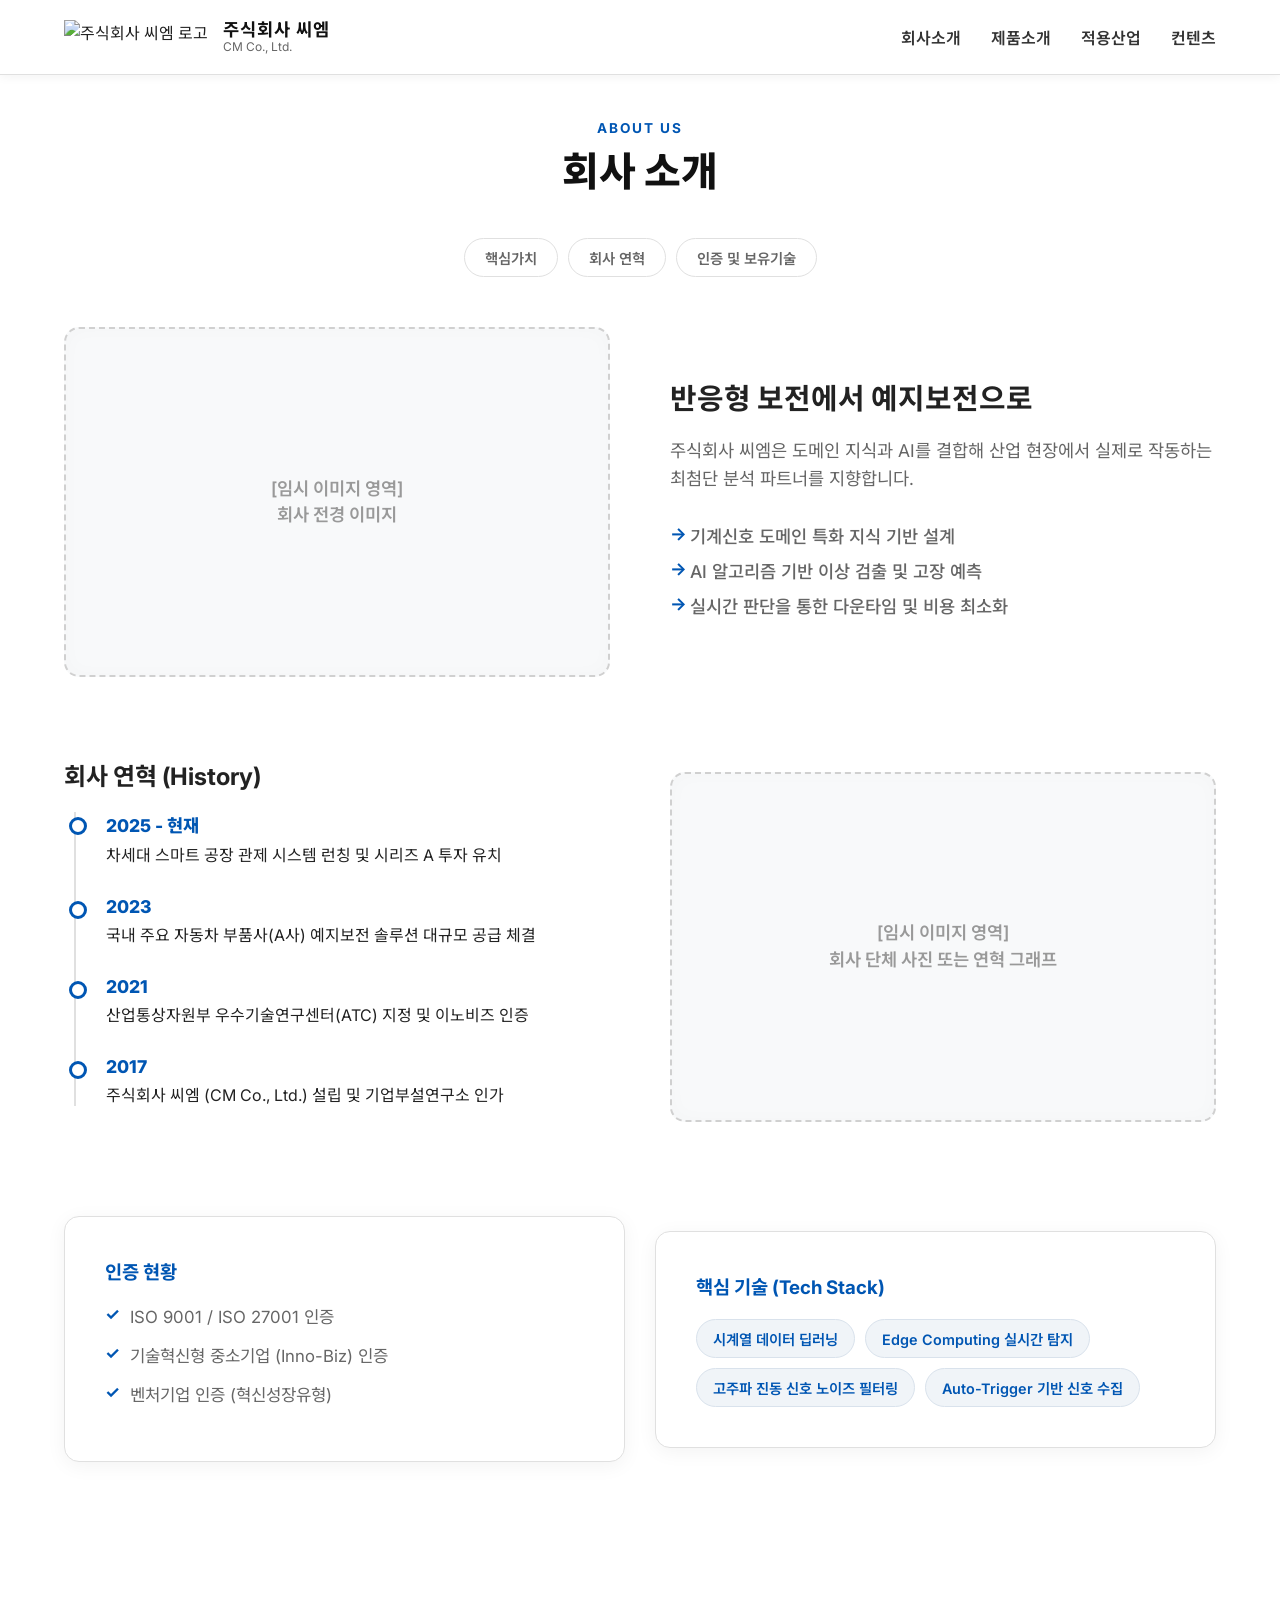
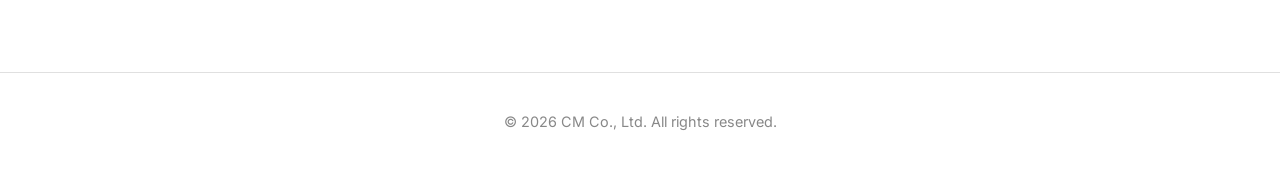
==== about.html @ 906c2512 "Add files via upload" ====
<!DOCTYPE html>
<html lang="ko">
<head>
  <meta charset="UTF-8" />
  <meta name="viewport" content="width=device-width, initial-scale=1.0" />
  <title>회사소개 | 주식회사 씨엠</title>
  <link rel="stylesheet" href="style.css">
</head>
<body>

  <header class="site-header">
    <div class="container nav-wrap">
      <a href="index.html" class="brand">
        <img src="https://i.imgur.com/XkPSCm5.png" alt="주식회사 씨엠 로고" class="brand-logo-img">
        <span class="brand-copy"><strong>주식회사 씨엠</strong><em>CM Co., Ltd.</em></span>
      </a>
      <nav class="site-nav">
        <div class="nav-item"><a href="about.html" class="active">회사소개</a></div>
        <div class="nav-item"><a href="product.html">제품소개</a></div>
        <div class="nav-item"><a href="industry.html">적용산업</a></div>
        <div class="nav-item"><a href="contents.html">컨텐츠</a></div>
      </nav>
    </div>
  </header>

  <main class="page-content container">
    <div class="section-head center">
      <span class="section-tag">ABOUT US</span>
      <h2 class="main-title">회사 소개</h2>
    </div>

    <div class="sub-tabs">
      <a href="#core">핵심가치</a>
      <a href="#history">회사 연혁</a>
      <a href="#tech">인증 및 보유기술</a>
    </div>

    <div id="core" class="split-grid">
      <div class="img-placeholder"><p>[임시 이미지 영역]<br>회사 전경 이미지</p></div>
      <div>
        <h3 style="font-size: 1.8rem; margin-bottom: 20px;">반응형 보전에서 예지보전으로</h3>
        <p style="font-size: 1.1rem; color: #666; margin-bottom: 30px; line-height: 1.6;">주식회사 씨엠은 도메인 지식과 AI를 결합해 산업 현장에서 실제로 작동하는 최첨단 분석 파트너를 지향합니다.</p>
        <ul class="clean-list">
          <li>기계신호 도메인 특화 지식 기반 설계</li>
          <li>AI 알고리즘 기반 이상 검출 및 고장 예측</li>
          <li>실시간 판단을 통한 다운타임 및 비용 최소화</li>
        </ul>
      </div>
    </div>

    <div id="history" class="split-grid">
      <div>
        <h3 style="font-size: 1.5rem; margin-bottom: 20px;">회사 연혁 (History)</h3>
        <div class="timeline">
          <div class="timeline-item"><div class="timeline-year">2025 - 현재</div><div class="timeline-desc">차세대 스마트 공장 관제 시스템 런칭 및 시리즈 A 투자 유치</div></div>
          <div class="timeline-item"><div class="timeline-year">2023</div><div class="timeline-desc">국내 주요 자동차 부품사(A사) 예지보전 솔루션 대규모 공급 체결</div></div>
          <div class="timeline-item"><div class="timeline-year">2021</div><div class="timeline-desc">산업통상자원부 우수기술연구센터(ATC) 지정 및 이노비즈 인증</div></div>
          <div class="timeline-item"><div class="timeline-year">2017</div><div class="timeline-desc">주식회사 씨엠 (CM Co., Ltd.) 설립 및 기업부설연구소 인가</div></div>
        </div>
      </div>
      <div class="img-placeholder"><p>[임시 이미지 영역]<br>회사 단체 사진 또는 연혁 그래프</p></div>
    </div>

    <div id="tech" class="split-grid" style="gap: 30px;">
      <div class="white-card">
        <h3 style="margin-bottom: 20px; color: var(--accent);">인증 현황</h3>
        <ul class="cert-list">
          <li>ISO 9001 / ISO 27001 인증</li>
          <li>기술혁신형 중소기업 (Inno-Biz) 인증</li>
          <li>벤처기업 인증 (혁신성장유형)</li>
        </ul>
      </div>
      <div class="white-card">
        <h3 style="margin-bottom: 20px; color: var(--accent);">핵심 기술 (Tech Stack)</h3>
        <div class="tech-tags">
          <span class="tech-tag">시계열 데이터 딥러닝</span>
          <span class="tech-tag">Edge Computing 실시간 탐지</span>
          <span class="tech-tag">고주파 진동 신호 노이즈 필터링</span>
          <span class="tech-tag">Auto-Trigger 기반 신호 수집</span>
        </div>
      </div>
    </div>
  </main>

  <footer class="site-footer"><p>&copy; 2026 CM Co., Ltd. All rights reserved.</p></footer>

</body>
</html>
---- style.css ----
/* style.css */
@import url('https://fonts.googleapis.com/css2?family=Inter:wght@400;500;600;700;800&family=Noto+Sans+KR:wght@400;500;700;800&display=swap');

:root {
  --bg-color: #ffffff; 
  --text-main: #222222; 
  --text-muted: #666666; 
  --accent: #0056b3; 
  --card-bg: #ffffff;
  --card-border: #e0e0e0;
  --shadow-light: 0 4px 20px rgba(0, 0, 0, 0.05);
  --shadow-hover: 0 10px 30px rgba(0, 0, 0, 0.1);
  --font-family: 'Inter', 'Noto Sans KR', sans-serif;
}

* { margin: 0; padding: 0; box-sizing: border-box; }
html, body { width: 100%; overflow-x: hidden; background-color: var(--bg-color); color: var(--text-main); font-family: var(--font-family); scroll-behavior: smooth; }
a { text-decoration: none; color: inherit; cursor: pointer; }
ul { list-style: none; }

.container { max-width: 1300px; margin: 0 auto; padding: 0 5%; width: 100%; }
.section-tag { font-size: 0.85rem; font-weight: 700; color: var(--accent); letter-spacing: 2px; margin-bottom: 10px; display: block; }
.mini-tag { display: inline-block; font-size: 0.75rem; padding: 4px 10px; border: 1px solid var(--accent); color: var(--accent); border-radius: 20px; margin-bottom: 15px; font-weight: 600; }

/* 헤더 & 네비게이션 */
.site-header { position: fixed; top: 0; width: 100%; z-index: 1000; background: rgba(255, 255, 255, 0.95); backdrop-filter: blur(10px); border-bottom: 1px solid var(--card-border); padding: 15px 0; box-shadow: 0 2px 10px rgba(0,0,0,0.05); }
.nav-wrap { display: flex; justify-content: space-between; align-items: center; }
.brand { display: flex; align-items: center; gap: 15px; }
.brand-logo-img { height: 35px; width: auto; display: block; } 
.brand-copy { display: flex; flex-direction: column; line-height: 1.2; }
.brand-copy strong { font-size: 1.1rem; font-weight: 700; letter-spacing: 1px; color: #111; }
.brand-copy em { font-size: 0.75rem; font-style: normal; color: var(--text-muted); }

.site-nav { display: flex; gap: 30px; align-items: center; }
.nav-item { position: relative; padding: 10px 0; }
.nav-item > a { font-size: 1rem; font-weight: 600; transition: color 0.3s; color: #333; }
.nav-item:hover > a { color: var(--accent); }
.dropdown { position: absolute; top: 100%; left: 50%; transform: translateX(-50%); background: #ffffff; border: 1px solid var(--card-border); border-radius: 10px; min-width: 180px; padding: 10px 0; opacity: 0; visibility: hidden; transition: all 0.3s ease; box-shadow: var(--shadow-hover); display: flex; flex-direction: column; }
.nav-item:hover .dropdown { opacity: 1; visibility: visible; transform: translate(-50%, 10px); }
.dropdown a { padding: 10px 20px; font-size: 0.9rem; color: #555; display: block; transition: all 0.2s; white-space: nowrap; font-weight: 500; }
.dropdown a:hover { color: var(--accent); background: #f0f4f8; }

/* 본문 레이아웃 */
.page-content { padding-top: 120px; padding-bottom: 80px; min-height: 80vh; }
h2.main-title { font-size: 2.5rem; font-weight: 800; margin-bottom: 20px; line-height: 1.3; color: #111; }
.section-head.center { text-align: center; margin-bottom: 40px; }
.white-card { background: var(--card-bg); border: 1px solid var(--card-border); padding: 40px; border-radius: 15px; box-shadow: var(--shadow-light); transition: transform 0.3s, box-shadow 0.3s; }
.white-card:hover { transform: translateY(-5px); box-shadow: var(--shadow-hover); }

/* 서브 탭 & 그리드 */
.sub-tabs { display: flex; justify-content: center; flex-wrap: wrap; gap: 10px; margin-bottom: 50px; }
.sub-tabs a { padding: 8px 20px; border: 1px solid var(--card-border); background: #fff; border-radius: 30px; cursor: pointer; transition: 0.3s; color: var(--text-muted); font-weight: 600; font-size: 0.9rem; display: inline-block; }
.sub-tabs a:hover { border-color: var(--accent); color: var(--accent); }
.sub-tabs a.active { background: var(--accent); color: #fff; border-color: var(--accent); box-shadow: 0 4px 15px rgba(0, 86, 179, 0.3); }

.split-grid { display: grid; grid-template-columns: 1fr 1fr; gap: 60px; align-items: center; margin-bottom: 80px; scroll-margin-top: 120px; }
.img-placeholder { background: #f8f9fa; border: 2px dashed #d0d0d0; border-radius: 15px; display: flex; align-items: center; justify-content: center; min-height: 350px; text-align: center; overflow: hidden; box-shadow: inset 0 0 20px rgba(0,0,0,0.02); }
.img-placeholder p { color: #999; font-weight: 600; font-size: 1.1rem; line-height: 1.5; }
.img-placeholder img { width: 100%; height: auto; object-fit: cover; }

/* 리스트 & 타임라인 */
.clean-list li { margin-bottom: 10px; padding-left: 20px; position: relative; color: var(--text-muted); font-weight: 500; font-size: 1.1rem; }
.clean-list li::before { content: '→'; position: absolute; left: 0; color: var(--accent); font-weight: bold; }
.timeline { border-left: 2px solid #e0e0e0; padding-left: 30px; margin-left: 10px; }
.timeline-item { position: relative; margin-bottom: 30px; }
.timeline-item::before { content: ''; position: absolute; left: -37px; top: 5px; width: 12px; height: 12px; background: #fff; border: 3px solid var(--accent); border-radius: 50%; }
.timeline-year { font-weight: 800; color: var(--accent); font-size: 1.1rem; margin-bottom: 5px; }
.cert-list li { color: var(--text-muted); font-size: 1.05rem; margin-bottom: 15px; padding-left: 25px; position: relative; }
.cert-list li::before { content: '✓'; position: absolute; left: 0; color: var(--accent); font-weight: bold; }
.tech-tags { display: flex; flex-wrap: wrap; gap: 10px; }
.tech-tag { padding: 8px 16px; background: #f0f4f8; border: 1px solid #d9e2ec; border-radius: 30px; font-size: 0.9rem; color: var(--accent); font-weight: 600; }

.site-footer { padding: 40px 0; border-top: 1px solid var(--card-border); text-align: center; margin-top: 50px; background: #fff; width: 100%; }
.site-footer p { color: #888; font-size: 0.9rem; }

@media (max-width: 992px) { .split-grid { grid-template-columns: 1fr; gap: 40px; } }
@media (max-width: 768px) {
  .site-nav { display: none; flex-direction: column; position: absolute; top: 100%; left: 0; width: 100%; background: #ffffff; padding: 20px 0; border-bottom: 1px solid var(--card-border); }
  .nav-item { width: 100%; padding: 10px 5%; border-bottom: 1px solid #f0f0f0; }
  .dropdown { position: relative; top: 0; left: 0; transform: none; box-shadow: none; border: none; padding-left: 15px; visibility: visible; opacity: 1; display: none; }
  .nav-item:hover .dropdown { display: flex; transform: none; }
}
/* =========================================
   새로 추가된 제품소개 상단(도입부) 전용 스타일
========================================= */
/* 1. 도입부 (Hero Section) */
.product-hero { background: linear-gradient(135deg, #f8f9fa 0%, #eef1f5 100%); padding: 80px 5%; border-radius: 20px; text-align: center; margin-bottom: 60px; box-shadow: inset 0 0 30px rgba(0,0,0,0.02); }
.product-hero h2 { font-size: 2.8rem; font-weight: 800; color: var(--accent); margin-bottom: 20px; letter-spacing: -1px; }
.product-hero p { font-size: 1.15rem; color: #555; max-width: 800px; margin: 0 auto; line-height: 1.6; word-break: keep-all; }

/* 2. 본문 영역 : H/W와 S/W 2단 분리 */
.concept-grid { display: grid; grid-template-columns: 1fr 1fr; gap: 40px; margin-bottom: 80px; }
.concept-card { background: #fff; border: 1px solid var(--card-border); border-radius: 20px; padding: 50px 40px; text-align: center; box-shadow: var(--shadow-light); transition: 0.3s; }
.concept-card:hover { transform: translateY(-5px); box-shadow: var(--shadow-hover); border-color: var(--accent); }
.concept-icon { font-size: 3rem; margin-bottom: 20px; display: block; }
.concept-card h3 { font-size: 1.5rem; margin-bottom: 20px; color: #111; font-weight: 800; word-break: keep-all; }
.concept-card .clean-list { text-align: left; display: inline-block; margin-top: 10px; }
.concept-card .clean-list li { font-size: 1rem; color: #666; margin-bottom: 12px; }

/* 3. 하단 영역 : 프로세스 스텝 UI */
.step-wrapper { text-align: center; margin-bottom: 100px; padding-top: 60px; border-top: 1px solid #eee; }
.step-wrapper h3 { font-size: 1.8rem; margin-bottom: 40px; font-weight: 800; color: #111; }
.step-container { display: flex; justify-content: center; align-items: center; gap: 20px; flex-wrap: wrap; }
.step-box { background: #fff; border: 2px solid #eef0f2; border-radius: 15px; padding: 35px 20px 25px; flex: 1; min-width: 250px; box-shadow: var(--shadow-light); position: relative; transition: 0.3s; }
.step-box:hover { border-color: var(--accent); }
.step-box .step-num { position: absolute; top: -15px; left: 50%; transform: translateX(-50%); background: var(--accent); color: #fff; padding: 5px 20px; border-radius: 30px; font-size: 0.85rem; font-weight: bold; letter-spacing: 1px; }
.step-box h4 { font-size: 1.2rem; margin-bottom: 10px; color: #111; font-weight: 700; }
.step-box p { font-size: 0.95rem; color: #666; line-height: 1.5; word-break: keep-all; }
.step-arrow { font-size: 2rem; color: #ccc; }

/* 모바일 화면 대응 */
@media (max-width: 992px) {
  .concept-grid { grid-template-columns: 1fr; }
  .step-container { flex-direction: column; }
  .step-arrow { transform: rotate(90deg); margin: 10px 0; }
}
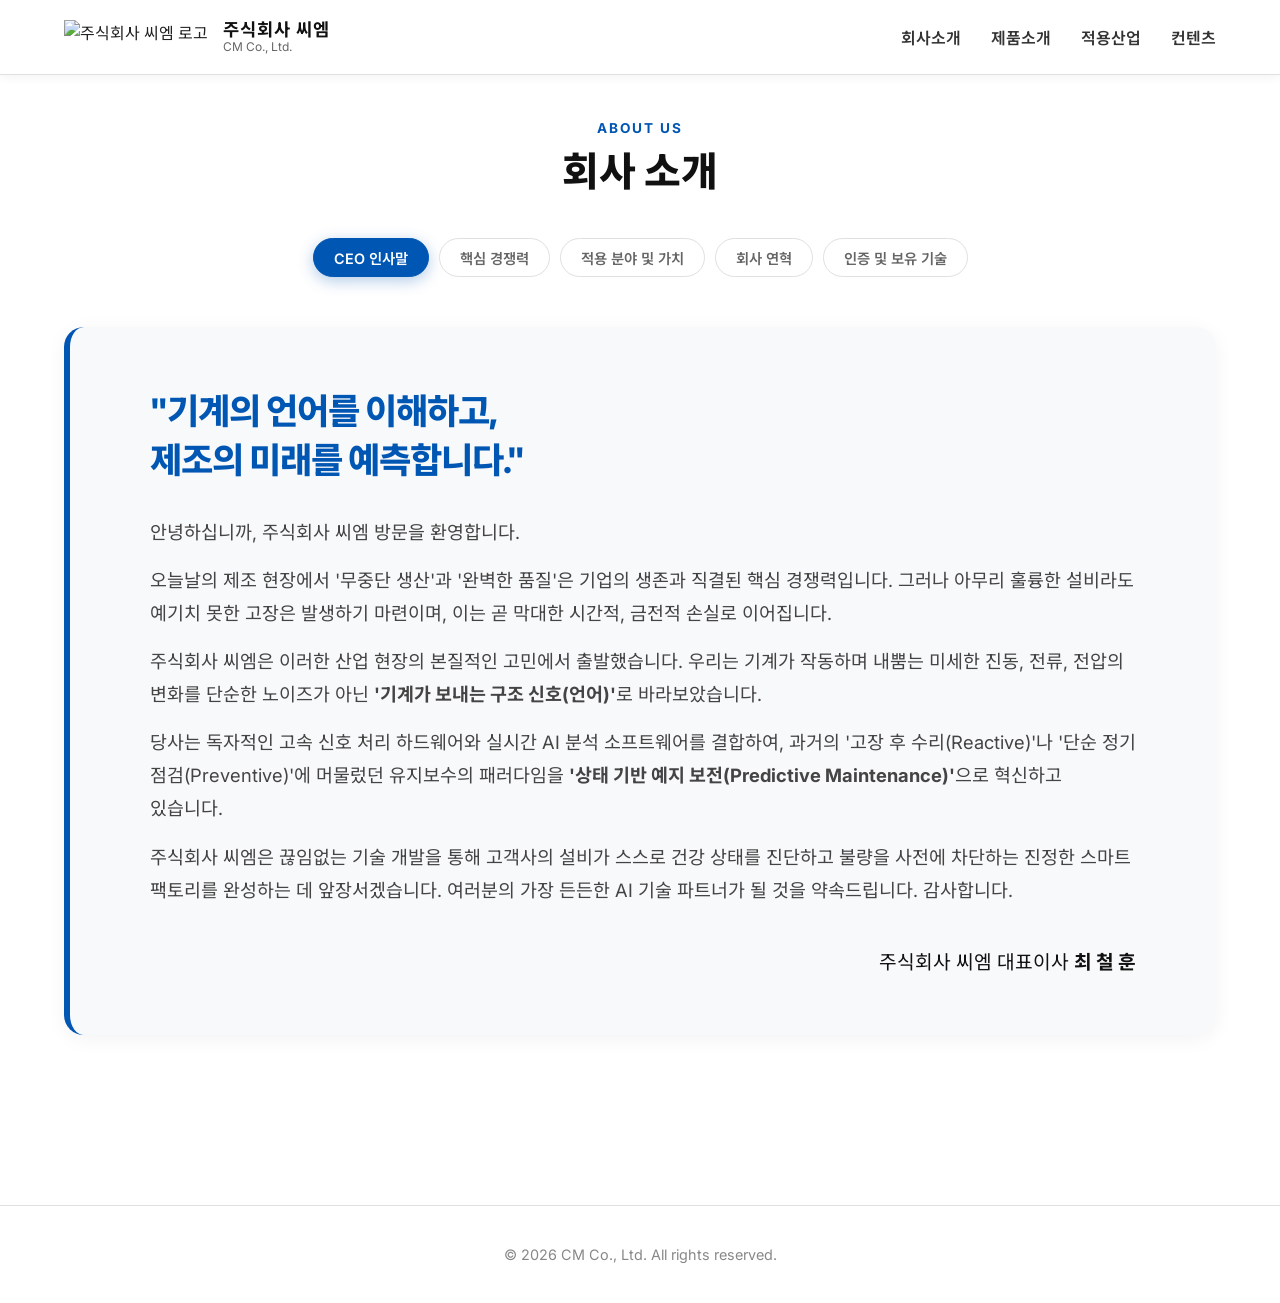
==== commit 44f8cf07: "Add files via upload" ====
--- a/about.html
+++ b/about.html
@@ -5,6 +5,65 @@
   <meta name="viewport" content="width=device-width, initial-scale=1.0" />
   <title>회사소개 | 주식회사 씨엠</title>
   <link rel="stylesheet" href="style.css">
+  
+  <style>
+    .ceo-message { background: #f8f9fa; padding: 60px 80px; border-radius: 20px; border-left: 6px solid var(--accent); margin-bottom: 40px; box-shadow: var(--shadow-light); }
+    .ceo-message h3 { font-size: 2.2rem; font-weight: 800; color: var(--accent); margin-bottom: 30px; letter-spacing: -1px; word-break: keep-all; line-height: 1.4; }
+    .ceo-message p { font-size: 1.15rem; line-height: 1.8; color: #444; margin-bottom: 15px; word-break: keep-all; }
+    .ceo-sign { text-align: right; margin-top: 40px; font-size: 1.2rem; color: #111; }
+    
+    .intro-text { text-align: center; max-width: 900px; margin: 0 auto 60px; }
+    .intro-text p { font-size: 1.15rem; color: #555; line-height: 1.7; word-break: keep-all; }
+
+    .sub-title { font-size: 1.8rem; font-weight: 800; margin-bottom: 40px; color: #111; text-align: center; display: flex; align-items: center; justify-content: center; gap: 10px; }
+    .sub-title-left { font-size: 1.6rem; font-weight: 800; margin-bottom: 20px; color: #111; border-left: 4px solid var(--accent); padding-left: 15px; }
+    
+    .grid-3 { display: grid; grid-template-columns: repeat(3, 1fr); gap: 30px; margin-bottom: 40px; }
+    .grid-2 { display: grid; grid-template-columns: repeat(2, 1fr); gap: 40px; margin-bottom: 40px; }
+    
+    .feature-card { text-align: center; padding: 40px 30px; }
+    .feature-icon { font-size: 3rem; margin-bottom: 20px; display: block; }
+    .feature-card h4 { font-size: 1.3rem; font-weight: 700; color: #111; margin-bottom: 15px; word-break: keep-all; }
+    .feature-card p { font-size: 1rem; color: #666; line-height: 1.6; word-break: keep-all; }
+
+    .area-card { background: #fff; border: 1px solid var(--card-border); border-radius: 15px; padding: 40px; box-shadow: var(--shadow-light); }
+    .area-card h4 { font-size: 1.4rem; color: var(--accent); margin-bottom: 15px; font-weight: 800; }
+    .area-card p { font-size: 1.05rem; color: #555; line-height: 1.6; word-break: keep-all; }
+
+    /* 🔥 연혁 (History) 디자인 */
+    .history-timeline { border-left: 3px solid #e0e4e8; padding-left: 40px; margin: 40px auto; max-width: 800px; text-align: left; }
+    .history-item { position: relative; margin-bottom: 50px; }
+    .history-item::before { content: ''; position: absolute; left: -49px; top: 0; width: 15px; height: 15px; background: #fff; border: 4px solid var(--accent); border-radius: 50%; box-shadow: 0 0 0 4px rgba(0,86,179,0.1); }
+    .history-year { font-size: 2rem; font-weight: 800; color: var(--accent); margin-bottom: 15px; line-height: 1; letter-spacing: 1px; }
+    .history-list { list-style: none; padding: 0; }
+    .history-list li { position: relative; padding-left: 20px; margin-bottom: 12px; font-size: 1.1rem; color: #444; word-break: keep-all; line-height: 1.5; }
+    .history-list li::before { content: '▪'; position: absolute; left: 0; color: var(--accent); }
+
+    /* 🔥 인증 및 보유 기술 디자인 */
+    .cert-grid { display: grid; grid-template-columns: repeat(auto-fit, minmax(200px, 1fr)); gap: 20px; margin-bottom: 60px; }
+    .cert-box { background: #fff; border: 1px solid #eee; padding: 30px 20px; border-radius: 15px; text-align: center; box-shadow: var(--shadow-light); transition: 0.3s; }
+    .cert-box:hover { border-color: var(--accent); transform: translateY(-5px); }
+    .cert-box h5 { color: var(--accent); font-size: 1.3rem; margin-bottom: 10px; font-weight: 800; }
+    .cert-box p { font-size: 0.95rem; color: #666; word-break: keep-all; line-height: 1.5; }
+
+    .patent-list { display: flex; flex-direction: column; gap: 20px; }
+    .patent-item { background: #f8f9fa; border-left: 5px solid var(--accent); padding: 30px; border-radius: 0 15px 15px 0; }
+    .patent-tag { display: inline-block; background: var(--accent); color: #fff; padding: 4px 12px; border-radius: 20px; font-size: 0.85rem; font-weight: bold; margin-bottom: 15px; }
+    .patent-item h5 { font-size: 1.25rem; color: #111; margin-bottom: 10px; font-weight: 700; line-height: 1.4; word-break: keep-all; }
+    .patent-item p { font-size: 1.05rem; color: #666; line-height: 1.6; word-break: keep-all; }
+
+    /* 탭(Tab) 화면 전환 전용 스타일 */
+    .tab-content { display: none; animation: fadeIn 0.4s ease-in-out forwards; }
+    .tab-content.active { display: block; }
+    @keyframes fadeIn { from { opacity: 0; transform: translateY(15px); } to { opacity: 1; transform: translateY(0); } }
+
+    @media (max-width: 992px) {
+      .grid-3, .grid-2 { grid-template-columns: 1fr; }
+      .ceo-message { padding: 40px 30px; }
+      .history-timeline { padding-left: 30px; margin-left: 15px; }
+      .history-item::before { left: -39px; }
+    }
+  </style>
 </head>
 <body>
 
@@ -29,60 +88,206 @@
       <h2 class="main-title">회사 소개</h2>
     </div>
 
-    <div class="sub-tabs">
-      <a href="#core">핵심가치</a>
-      <a href="#history">회사 연혁</a>
-      <a href="#tech">인증 및 보유기술</a>
-    </div>
-
-    <div id="core" class="split-grid">
-      <div class="img-placeholder"><p>[임시 이미지 영역]<br>회사 전경 이미지</p></div>
-      <div>
-        <h3 style="font-size: 1.8rem; margin-bottom: 20px;">반응형 보전에서 예지보전으로</h3>
-        <p style="font-size: 1.1rem; color: #666; margin-bottom: 30px; line-height: 1.6;">주식회사 씨엠은 도메인 지식과 AI를 결합해 산업 현장에서 실제로 작동하는 최첨단 분석 파트너를 지향합니다.</p>
-        <ul class="clean-list">
-          <li>기계신호 도메인 특화 지식 기반 설계</li>
-          <li>AI 알고리즘 기반 이상 검출 및 고장 예측</li>
-          <li>실시간 판단을 통한 다운타임 및 비용 최소화</li>
-        </ul>
-      </div>
-    </div>
-
-    <div id="history" class="split-grid">
-      <div>
-        <h3 style="font-size: 1.5rem; margin-bottom: 20px;">회사 연혁 (History)</h3>
-        <div class="timeline">
-          <div class="timeline-item"><div class="timeline-year">2025 - 현재</div><div class="timeline-desc">차세대 스마트 공장 관제 시스템 런칭 및 시리즈 A 투자 유치</div></div>
-          <div class="timeline-item"><div class="timeline-year">2023</div><div class="timeline-desc">국내 주요 자동차 부품사(A사) 예지보전 솔루션 대규모 공급 체결</div></div>
-          <div class="timeline-item"><div class="timeline-year">2021</div><div class="timeline-desc">산업통상자원부 우수기술연구센터(ATC) 지정 및 이노비즈 인증</div></div>
-          <div class="timeline-item"><div class="timeline-year">2017</div><div class="timeline-desc">주식회사 씨엠 (CM Co., Ltd.) 설립 및 기업부설연구소 인가</div></div>
-        </div>
-      </div>
-      <div class="img-placeholder"><p>[임시 이미지 영역]<br>회사 단체 사진 또는 연혁 그래프</p></div>
-    </div>
-
-    <div id="tech" class="split-grid" style="gap: 30px;">
-      <div class="white-card">
-        <h3 style="margin-bottom: 20px; color: var(--accent);">인증 현황</h3>
-        <ul class="cert-list">
-          <li>ISO 9001 / ISO 27001 인증</li>
-          <li>기술혁신형 중소기업 (Inno-Biz) 인증</li>
-          <li>벤처기업 인증 (혁신성장유형)</li>
-        </ul>
-      </div>
-      <div class="white-card">
-        <h3 style="margin-bottom: 20px; color: var(--accent);">핵심 기술 (Tech Stack)</h3>
-        <div class="tech-tags">
-          <span class="tech-tag">시계열 데이터 딥러닝</span>
-          <span class="tech-tag">Edge Computing 실시간 탐지</span>
-          <span class="tech-tag">고주파 진동 신호 노이즈 필터링</span>
-          <span class="tech-tag">Auto-Trigger 기반 신호 수집</span>
-        </div>
-      </div>
-    </div>
+    <div class="sub-tabs" id="tab-menu">
+      <a onclick="switchTab('tab-1', this)" class="active">CEO 인사말</a>
+      <a onclick="switchTab('tab-2', this)">핵심 경쟁력</a>
+      <a onclick="switchTab('tab-3', this)">적용 분야 및 가치</a>
+      <a onclick="switchTab('tab-4', this)">회사 연혁</a>
+      <a onclick="switchTab('tab-5', this)">인증 및 보유 기술</a>
+    </div>
+
+    <div id="tab-1" class="tab-content active">
+      <div class="ceo-message">
+        <h3>"기계의 언어를 이해하고,<br>제조의 미래를 예측합니다."</h3>
+        <p>안녕하십니까, 주식회사 씨엠 방문을 환영합니다.</p>
+        <p>오늘날의 제조 현장에서 '무중단 생산'과 '완벽한 품질'은 기업의 생존과 직결된 핵심 경쟁력입니다. 그러나 아무리 훌륭한 설비라도 예기치 못한 고장은 발생하기 마련이며, 이는 곧 막대한 시간적, 금전적 손실로 이어집니다.</p>
+        <p>주식회사 씨엠은 이러한 산업 현장의 본질적인 고민에서 출발했습니다. 우리는 기계가 작동하며 내뿜는 미세한 진동, 전류, 전압의 변화를 단순한 노이즈가 아닌 <strong>'기계가 보내는 구조 신호(언어)'</strong>로 바라보았습니다.</p>
+        <p>당사는 독자적인 고속 신호 처리 하드웨어와 실시간 AI 분석 소프트웨어를 결합하여, 과거의 '고장 후 수리(Reactive)'나 '단순 정기 점검(Preventive)'에 머물렀던 유지보수의 패러다임을 <strong>'상태 기반 예지 보전(Predictive Maintenance)'</strong>으로 혁신하고 있습니다.</p>
+        <p>주식회사 씨엠은 끊임없는 기술 개발을 통해 고객사의 설비가 스스로 건강 상태를 진단하고 불량을 사전에 차단하는 진정한 스마트 팩토리를 완성하는 데 앞장서겠습니다. 여러분의 가장 든든한 AI 기술 파트너가 될 것을 약속드립니다. 감사합니다.</p>
+        <div class="ceo-sign">
+          주식회사 씨엠 대표이사 <strong>최 철 훈</strong>
+        </div>
+      </div>
+    </div>
+
+    <div id="tab-2" class="tab-content">
+      <div class="intro-text">
+        <h2 style="font-size: 2rem; font-weight: 800; color: #111; margin-bottom: 20px;">산업용 AI 신호 분석의 혁신 리더</h2>
+        <p>주식회사 씨엠은 생산 현장의 기계에서 발생하는 다양한 비정형 신호를 고도화된 인공지능(AI) 기술로 분석하여 제조 현장의 패러다임을 혁신하는 <strong>산업용 AI 솔루션 전문 기업</strong>입니다. 하드웨어 설계부터 AI 소프트웨어 분석까지 완벽하게 통합된 <strong>올인원(All-in-One) 솔루션</strong>을 통해 고객사의 생산성과 품질을 극대화합니다.</p>
+      </div>
+
+      <h3 class="sub-title">💡 핵심 경쟁력 (Core Competence)</h3>
+      <div class="grid-3">
+        <div class="white-card feature-card">
+          <span class="feature-icon">📡</span>
+          <h4>독보적인 비정형 신호 처리 기술</h4>
+          <p>제조 현장의 복잡한 비정형 데이터(소음, 미세 진동 등)를 정밀하게 수집합니다. 최대 200kHz의 고속 샘플링을 지원하는 자체 개발 측정 모듈을 통해 찰나의 미세한 이상 징후도 놓치지 않고 포착합니다.</p>
+        </div>
+        <div class="white-card feature-card">
+          <span class="feature-icon">🧠</span>
+          <h4>실시간 AI 이상 감지 알고리즘</h4>
+          <p>Auto-Trigger 기반으로 수집된 신호를 AI가 즉각 분석합니다. 설비 가동 후 단 1시간 이내에 정상 패턴을 학습하며, 실시간 유입 데이터를 바탕으로 불량 및 고장 징후를 빠르고 정확하게 판별해 냅니다.</p>
+        </div>
+        <div class="white-card feature-card">
+          <span class="feature-icon">📊</span>
+          <h4>직관적인 모니터링 및 이력 관리</h4>
+          <p>실시간 측정 신호 뷰와 분석 히스토리를 직관적인 UI로 제공합니다. 이상 발생 시 즉각적인 알람은 물론, 데일리 리포트를 자동 생성하여 체계적인 원인 추적과 데이터 자산화를 지원합니다.</p>
+        </div>
+      </div>
+    </div>
+
+    <div id="tab-3" class="tab-content">
+      <h3 class="sub-title">🏭 주요 적용 분야 (Business Areas)</h3>
+      <p style="text-align: center; color: #666; font-size: 1.1rem; margin-bottom: 30px;">정밀한 품질 관리와 무중단 설비 운영이 필수적인 첨단 제조 산업에 최적화된 맞춤형 솔루션을 제공합니다.</p>
+      <div class="grid-2">
+        <div class="area-card">
+          <h4>자동차 및 중공업·조선 분야<br><span style="font-size: 1.1rem; color: #666; font-weight: 500;">(용접 품질 검사)</span></h4>
+          <p>CO2, MIG, TIG 등 아크 용접과 초음파 용접 공정에서 발생하는 기공(Porosity), 균열(Crack), 용입 불량 등을 실시간으로 검출하여, 모터, 시트 등 핵심 부품의 불량품 유출을 원천적으로 차단합니다.</p>
+        </div>
+        <div class="area-card">
+          <h4>2차 전지 및 첨단 제조 분야<br><span style="font-size: 1.1rem; color: #666; font-weight: 500;">(설비 예지 보전)</span></h4>
+          <p>원통형 배터리 이송 설비 등 핵심 제조 라인의 진동 신호를 실시간 채널별로 분석합니다. 베어링 마모나 모터 이상 등으로 인한 기계 시스템의 고장을 미리 예측하여, 예기치 않은 공장 가동 중단(Downtime)을 방지합니다.</p>
+        </div>
+      </div>
+
+      <h3 class="sub-title" style="margin-top: 80px;">🎯 고객 가치 (Customer Value)</h3>
+      <p style="text-align: center; color: #666; font-size: 1.1rem; margin-bottom: 30px;">주식회사 씨엠의 솔루션 도입은 단순한 시스템 구축을 넘어, 제조 경쟁력의 획기적인 도약을 의미합니다.</p>
+      <div class="grid-3">
+        <div class="white-card feature-card" style="padding: 30px;">
+          <h4 style="color: var(--accent); font-size: 1.4rem;">01. 품질 비용 절감</h4>
+          <p>실시간 불량 검출을 통한 불량률 최소화 및 생산 수율 극대화</p>
+        </div>
+        <div class="white-card feature-card" style="padding: 30px;">
+          <h4 style="color: var(--accent); font-size: 1.4rem;">02. 유지보수 혁신</h4>
+          <p>고장 예측을 통한 다운타임 최소화 및 수리 비용(Cost to Repair) 대폭 절감</p>
+        </div>
+        <div class="white-card feature-card" style="padding: 30px;">
+          <h4 style="color: var(--accent); font-size: 1.4rem;">03. 스마트 팩토리 구현</h4>
+          <p>실시간 데이터 기반의 공정 가시성 확보 및 선제적 대응 체계 구축</p>
+        </div>
+      </div>
+    </div>
+
+    <div id="tab-4" class="tab-content">
+      <div class="intro-text" style="margin-bottom: 40px;">
+        <h2 style="font-size: 2rem; font-weight: 800; color: #111; margin-bottom: 20px;">끊임없는 연구 개발과 혁신으로<br>산업용 AI의 표준을 만들어갑니다.</h2>
+        <p>주식회사 씨엠은 설립 이래 제조 현장의 목소리에 귀 기울이며,<br>탄탄한 기술력을 바탕으로 매년 폭발적인 성장을 거듭해 왔습니다.</p>
+      </div>
+
+      <div class="history-timeline">
+        <div class="history-item">
+          <div class="history-year">2026</div>
+          <ul class="history-list">
+            <li>AI 예지 보전 솔루션 글로벌 시장 진출 (북미, 동남아시아 지사 설립 추진)</li>
+            <li>차세대 초정밀 신호 측정 모듈 'Signal HX-Pro' 시리즈 정식 런칭</li>
+            <li>국내 주요 2차 전지 셀 메이커 통합 예지 보전 시스템 전사 구축 완료</li>
+          </ul>
+        </div>
+        <div class="history-item">
+          <div class="history-year">2025</div>
+          <ul class="history-list">
+            <li>산업통상자원부 주관 '우수 스마트 팩토리 공급 기업' 선정</li>
+            <li>AI 기반 용접 불량 실시간 검출 시스템(INS LC-AD 시리즈) 자동차 부품 1차 벤더 양산 라인 전면 도입</li>
+            <li>벤처기업 인증 및 기술혁신형 중소기업(Inno-Biz) 인증 획득</li>
+            <li>신호 데이터 고속 처리 및 AI 딥러닝 병렬 분석 관련 핵심 특허 3건 등록</li>
+          </ul>
+        </div>
+        <div class="history-item">
+          <div class="history-year">2024</div>
+          <ul class="history-list">
+            <li>주식회사 씨엠 부설 AI 비전 및 신호처리 연구소 설립</li>
+            <li>초고속 샘플링(200kHz) 지원 H/W 데이터 수집 모듈 자체 개발 성공</li>
+            <li>중공업 및 조선 분야 실증 사업(PoC) 성공적 완료 및 솔루션 상용화 시작</li>
+            <li>시리즈 A (Series A) 투자 유치 성공</li>
+          </ul>
+        </div>
+        <div class="history-item">
+          <div class="history-year">2023</div>
+          <ul class="history-list">
+            <li>초기 모델 '기계 신호 분석 기반 고장 진단 알고리즘' 개발 및 프로토타입 시연</li>
+            <li>스마트 제조 혁신 추진단 기술 개발 지원 사업 선정</li>
+            <li>중소벤처기업부 초기창업패키지 최우수 기업 선정</li>
+          </ul>
+        </div>
+        <div class="history-item">
+          <div class="history-year">2022</div>
+          <ul class="history-list">
+            <li>주식회사 씨엠 법인 설립</li>
+            <li>딥러닝 기반 산업용 비정형 데이터 분석 원천 기술 연구 착수</li>
+          </ul>
+        </div>
+      </div>
+    </div>
+
+    <div id="tab-5" class="tab-content">
+      <div class="intro-text" style="margin-bottom: 50px;">
+        <h2 style="font-size: 2rem; font-weight: 800; color: #111; margin-bottom: 20px;">엄격한 글로벌 표준을 충족하는 신뢰성,<br>독보적인 기술 특허로 경쟁력을 입증합니다.</h2>
+        <p>주식회사 씨엠은 하드웨어의 안전성과 소프트웨어의 혁신성을 모두 보장하기 위해 다수의 공신력 있는 인증과 기술 특허를 보유하고 있습니다. 이를 바탕으로 어떤 극한의 산업 현장에서도 안정적으로 작동하는 솔루션을 제공합니다.</p>
+      </div>
+
+      <h3 class="sub-title-left">01. 주요 인증 현황 (Certifications)</h3>
+      <p style="color: #666; margin-bottom: 20px; font-size: 1.05rem;">현장 적용을 위한 하드웨어 안전 인증부터 기업 기술력 인증까지 완벽하게 갖추었습니다.</p>
+      <div class="cert-grid">
+        <div class="cert-box">
+          <h5>KC 인증</h5>
+          <p>방송통신기자재 적합등록 통과. 노이즈가 심한 현장에서도 전자기기 간 간섭 없이 안정적 동작.</p>
+        </div>
+        <div class="cert-box">
+          <h5>ISO 9001</h5>
+          <p>품질경영시스템 인증. 설계부터 개발, 유지보수까지 전 과정 체계적 품질 관리 공인.</p>
+        </div>
+        <div class="cert-box">
+          <h5>ISO 14001</h5>
+          <p>환경경영시스템 인증. 제품 개발/생산 시 환경 영향을 최소화하는 친환경 경영 구축.</p>
+        </div>
+        <div class="cert-box">
+          <h5>CE 인증</h5>
+          <p>유럽연합 통합 안전 규격. 글로벌 수출이 가능한 하드웨어 안전성 및 내구성 기준 충족.</p>
+        </div>
+        <div class="cert-box">
+          <h5>Inno-Biz</h5>
+          <p>기술혁신형 중소기업 인증. 기술 우위를 바탕으로 경쟁력을 확보한 혁신 강소기업.</p>
+        </div>
+      </div>
+
+      <h3 class="sub-title-left" style="margin-top: 60px;">02. 핵심 보유 기술 및 지식재산권 (Patents & Tech)</h3>
+      <p style="color: #666; margin-bottom: 20px; font-size: 1.05rem;">단순한 데이터 수집을 넘어, 의미 있는 정보를 추출하는 독자적인 지식재산권을 구축하고 있습니다.</p>
+      
+      <div class="patent-list">
+        <div class="patent-item">
+          <span class="patent-tag">특허 기술 1</span>
+          <h5>비정형 다중 센서 신호를 활용한 설비 이상 징후 조기 탐지 방법</h5>
+          <p>서로 다른 이종 센서(진동, 전류 등)의 데이터를 융합하여 단일 센서의 한계를 극복하고 예측 정확도를 99% 이상으로 끌어올리는 AI 알고리즘 기술입니다.</p>
+        </div>
+        <div class="patent-item">
+          <span class="patent-tag">특허 기술 2</span>
+          <h5>산업 환경 맞춤형 고주파 노이즈 동적 필터링 시스템</h5>
+          <p>기계 자체의 진동과 주변 환경에서 발생하는 백색 소음을 AI가 실시간으로 분리하여 순수 이상 신호만 추출하는 고도화된 신호 처리 기술입니다.</p>
+        </div>
+        <div class="patent-item">
+          <span class="patent-tag">특허 기술 3</span>
+          <h5>Auto-Trigger 기반 초고속 데이터 분산 수집 및 압축 전송 시스템</h5>
+          <p>방대한 용량의 고속 샘플링 데이터를 네트워크 과부하 없이 중앙 서버 및 클라우드로 안전하게 전송하는 핵심 통신 제어 기술입니다.</p>
+        </div>
+      </div>
+    </div>
+
   </main>
 
   <footer class="site-footer"><p>&copy; 2026 CM Co., Ltd. All rights reserved.</p></footer>
 
+  <script>
+    function switchTab(tabId, element) {
+      document.querySelectorAll('.tab-content').forEach(function(content) {
+        content.classList.remove('active');
+      });
+      document.querySelectorAll('#tab-menu a').forEach(function(btn) {
+        btn.classList.remove('active');
+      });
+      
+      document.getElementById(tabId).classList.add('active');
+      element.classList.add('active');
+    }
+  </script>
 </body>
 </html>
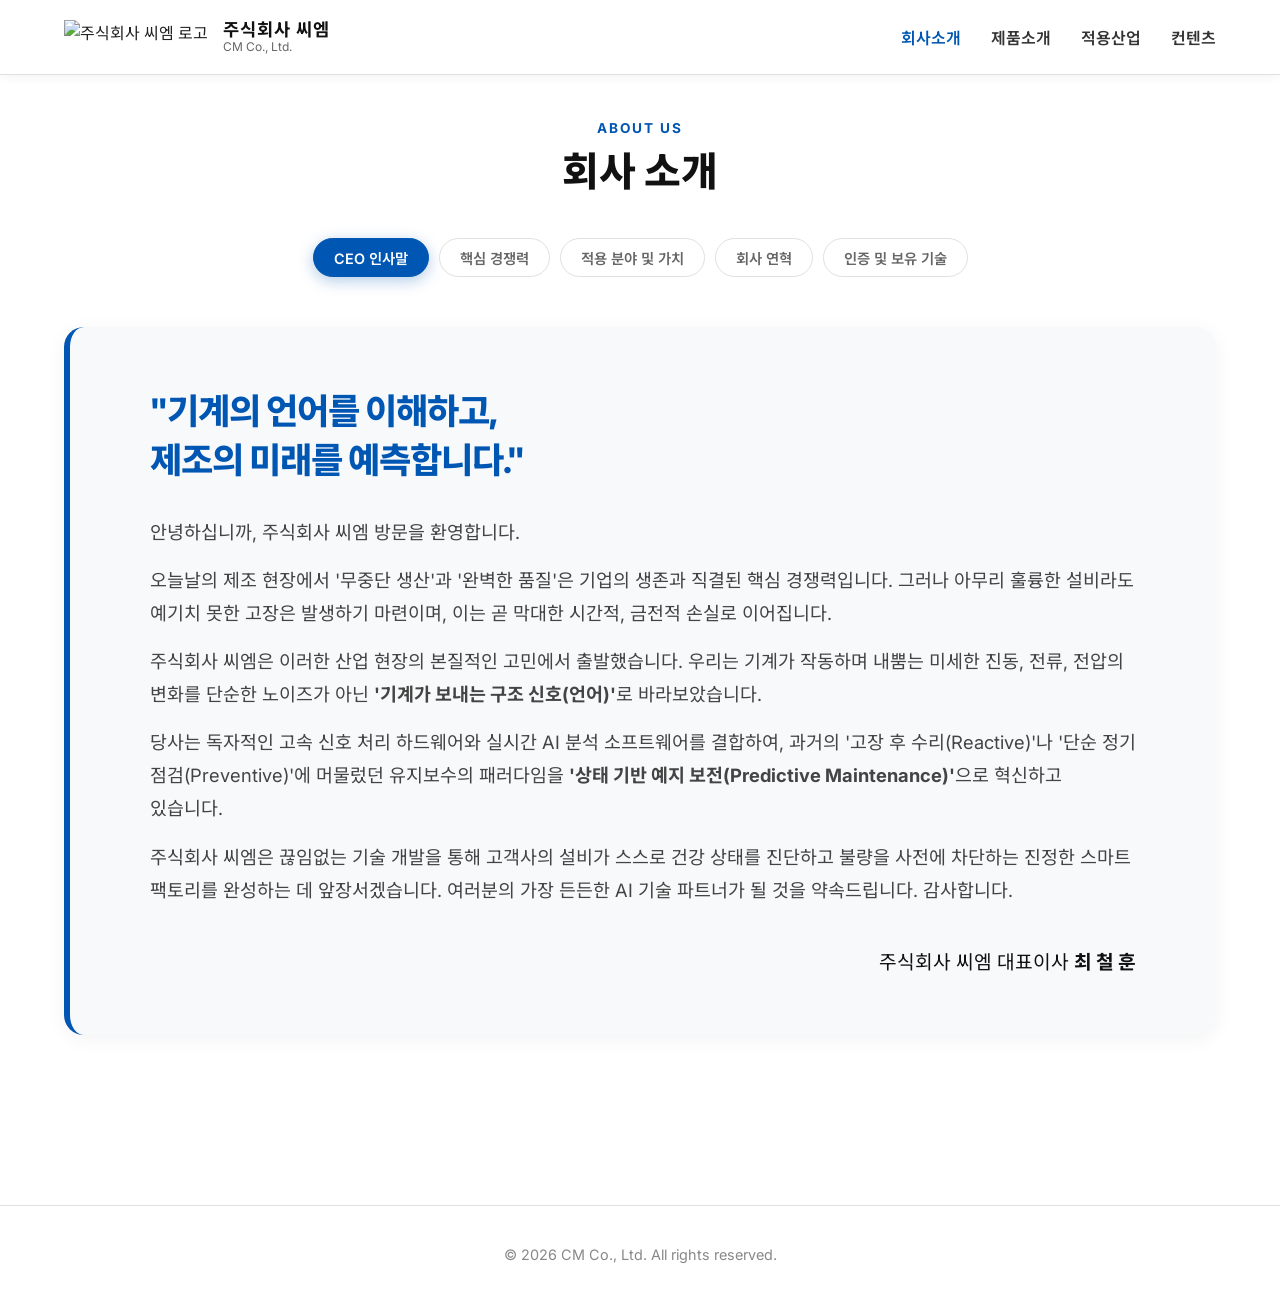
==== commit c2529229: "Add files via upload" ====
--- a/about.html
+++ b/about.html
@@ -73,6 +73,10 @@
         <img src="https://i.imgur.com/XkPSCm5.png" alt="주식회사 씨엠 로고" class="brand-logo-img">
         <span class="brand-copy"><strong>주식회사 씨엠</strong><em>CM Co., Ltd.</em></span>
       </a>
+<button class="menu-toggle" aria-label="메뉴 열기">
+        <span></span><span></span><span></span>
+      </button>
+
       <nav class="site-nav">
         <div class="nav-item"><a href="about.html" class="active">회사소개</a></div>
         <div class="nav-item"><a href="product.html">제품소개</a></div>
@@ -276,18 +280,23 @@
 
   <footer class="site-footer"><p>&copy; 2026 CM Co., Ltd. All rights reserved.</p></footer>
 
-  <script>
-    function switchTab(tabId, element) {
-      document.querySelectorAll('.tab-content').forEach(function(content) {
-        content.classList.remove('active');
+ <script>
+    // 1. 모바일 햄버거 메뉴 열기/닫기
+    const menuToggleBtn = document.querySelector('.menu-toggle');
+    const navMenu = document.querySelector('.site-nav');
+    if(menuToggleBtn && navMenu) {
+      menuToggleBtn.addEventListener('click', function(e) {
+        navMenu.classList.toggle('active');
+        e.stopPropagation(); // 터치 꼬임 방지
       });
-      document.querySelectorAll('#tab-menu a').forEach(function(btn) {
-        btn.classList.remove('active');
-      });
-      
-      document.getElementById(tabId).classList.add('active');
-      element.classList.add('active');
     }
+
+    // 2. 페이지에 접속하자마자 무조건 맨 위(최상단)에서 시작하도록 강제 고정
+    window.addEventListener('pageshow', function() {
+      setTimeout(function() {
+        window.scrollTo({ top: 0, behavior: 'instant' });
+      }, 10);
+    });
   </script>
 </body>
 </html>
--- a/style.css
+++ b/style.css
@@ -1,6 +1,9 @@
-/* style.css */
+@charset "UTF-8";
 @import url('https://fonts.googleapis.com/css2?family=Inter:wght@400;500;600;700;800&family=Noto+Sans+KR:wght@400;500;700;800&display=swap');
 
+/* =========================================
+   1. CSS 기본 변수 및 초기화
+========================================= */
 :root {
   --bg-color: #ffffff; 
   --text-main: #222222; 
@@ -22,8 +25,10 @@
 .section-tag { font-size: 0.85rem; font-weight: 700; color: var(--accent); letter-spacing: 2px; margin-bottom: 10px; display: block; }
 .mini-tag { display: inline-block; font-size: 0.75rem; padding: 4px 10px; border: 1px solid var(--accent); color: var(--accent); border-radius: 20px; margin-bottom: 15px; font-weight: 600; }
 
-/* 헤더 & 네비게이션 */
-.site-header { position: fixed; top: 0; width: 100%; z-index: 1000; background: rgba(255, 255, 255, 0.95); backdrop-filter: blur(10px); border-bottom: 1px solid var(--card-border); padding: 15px 0; box-shadow: 0 2px 10px rgba(0,0,0,0.05); }
+/* =========================================
+   2. 헤더 & 네비게이션 (메뉴바)
+========================================= */
+.site-header { position: fixed; top: 0; width: 100%; z-index: 10000; background: rgba(255, 255, 255, 0.95); backdrop-filter: blur(10px); border-bottom: 1px solid var(--card-border); padding: 15px 0; box-shadow: 0 2px 10px rgba(0,0,0,0.05); }
 .nav-wrap { display: flex; justify-content: space-between; align-items: center; }
 .brand { display: flex; align-items: center; gap: 15px; }
 .brand-logo-img { height: 35px; width: auto; display: block; } 
@@ -34,83 +39,118 @@
 .site-nav { display: flex; gap: 30px; align-items: center; }
 .nav-item { position: relative; padding: 10px 0; }
 .nav-item > a { font-size: 1rem; font-weight: 600; transition: color 0.3s; color: #333; }
-.nav-item:hover > a { color: var(--accent); }
+.nav-item:hover > a, .nav-item > a.active { color: var(--accent); }
+
 .dropdown { position: absolute; top: 100%; left: 50%; transform: translateX(-50%); background: #ffffff; border: 1px solid var(--card-border); border-radius: 10px; min-width: 180px; padding: 10px 0; opacity: 0; visibility: hidden; transition: all 0.3s ease; box-shadow: var(--shadow-hover); display: flex; flex-direction: column; }
 .nav-item:hover .dropdown { opacity: 1; visibility: visible; transform: translate(-50%, 10px); }
 .dropdown a { padding: 10px 20px; font-size: 0.9rem; color: #555; display: block; transition: all 0.2s; white-space: nowrap; font-weight: 500; }
 .dropdown a:hover { color: var(--accent); background: #f0f4f8; }
 
-/* 본문 레이아웃 */
+.menu-toggle { display: none; } /* PC에서는 햄버거 버튼 숨김 */
+
+/* =========================================
+   3. 메인 첫 화면 (index.html 영상 꽉차게)
+========================================= */
+/* 모바일 브라우저 주소창까지 계산해서 완벽하게 꽉 차게 만들어주는 100dvh 적용 */
+.hero-section { position: relative; width: 100vw; height: 100vh; height: 100dvh; background: #000; overflow: hidden; }
+.hero-media { position: absolute; top: 0; left: 0; width: 100%; height: 100%; z-index: 1; pointer-events: none; }
+/* 영상을 화면에 빈틈없이 꽉 채움 (양옆 잘림 발생) */
+.hero-media video { width: 100%; height: 100%; object-fit: cover; }
+/* 모바일에서 검은색 재생 버튼 억제 */
+video::-webkit-media-controls { display: none !important; }
+video::-webkit-media-controls-start-playback-button { display: none !important; -webkit-appearance: none !important; }
+
+.hero-overlay { position: absolute; inset: 0; background: rgba(0, 0, 0, 0.3); z-index: 2; pointer-events: none; }
+.hero-content { position: relative; z-index: 3; text-align: center; display: flex; flex-direction: column; align-items: center; justify-content: center; height: 100%; }
+.hero-logo-mark img { max-width: 280px; width: 100%; height: auto; filter: drop-shadow(0 0 20px rgba(255, 255, 255, 0.5)); animation: fadeIn 1.5s ease-out forwards; border-radius: 10px; cursor: pointer; }
+.hero-text-anim { color: #fff; margin-top: 20px; animation: fadeIn 2s ease-out forwards; }
+.hero-text-anim h2 { font-size: 2.8rem; font-weight: 800; margin-bottom: 15px; text-shadow: 0 4px 15px rgba(0,0,0,0.8); }
+.hero-text-anim p { font-size: 1.25rem; text-shadow: 0 2px 5px rgba(0,0,0,0.8); line-height: 1.6; }
+
+/* =========================================
+   4. 서브 페이지 공통 레이아웃 (회사소개, 제품소개 등)
+========================================= */
 .page-content { padding-top: 120px; padding-bottom: 80px; min-height: 80vh; }
 h2.main-title { font-size: 2.5rem; font-weight: 800; margin-bottom: 20px; line-height: 1.3; color: #111; }
 .section-head.center { text-align: center; margin-bottom: 40px; }
-.white-card { background: var(--card-bg); border: 1px solid var(--card-border); padding: 40px; border-radius: 15px; box-shadow: var(--shadow-light); transition: transform 0.3s, box-shadow 0.3s; }
-.white-card:hover { transform: translateY(-5px); box-shadow: var(--shadow-hover); }
 
-/* 서브 탭 & 그리드 */
+/* 탭 버튼 스타일 */
 .sub-tabs { display: flex; justify-content: center; flex-wrap: wrap; gap: 10px; margin-bottom: 50px; }
 .sub-tabs a { padding: 8px 20px; border: 1px solid var(--card-border); background: #fff; border-radius: 30px; cursor: pointer; transition: 0.3s; color: var(--text-muted); font-weight: 600; font-size: 0.9rem; display: inline-block; }
-.sub-tabs a:hover { border-color: var(--accent); color: var(--accent); }
-.sub-tabs a.active { background: var(--accent); color: #fff; border-color: var(--accent); box-shadow: 0 4px 15px rgba(0, 86, 179, 0.3); }
+.sub-tabs a:hover, .sub-tabs a.active { background: var(--accent); color: #fff; border-color: var(--accent); box-shadow: 0 4px 15px rgba(0, 86, 179, 0.3); }
 
-.split-grid { display: grid; grid-template-columns: 1fr 1fr; gap: 60px; align-items: center; margin-bottom: 80px; scroll-margin-top: 120px; }
+/* 탭 컨텐츠 전환 애니메이션 */
+.tab-content { display: none; animation: fadeIn 0.4s ease-in-out forwards; }
+.tab-content.active { display: block; }
+@keyframes fadeIn { from { opacity: 0; transform: translateY(15px); } to { opacity: 1; transform: translateY(0); } }
+
+/* 카드 그리드 */
+.grid-3 { display: grid; grid-template-columns: repeat(3, 1fr); gap: 30px; margin-bottom: 40px; }
+.grid-2 { display: grid; grid-template-columns: repeat(2, 1fr); gap: 30px; margin-bottom: 40px; }
+.split-grid { display: grid; grid-template-columns: 1fr 1fr; gap: 60px; align-items: center; margin-bottom: 80px; }
+
+/* 카드 디자인 */
+.white-card, .info-card, .area-card { background: var(--card-bg); border: 1px solid var(--card-border); padding: 40px; border-radius: 15px; box-shadow: var(--shadow-light); transition: transform 0.3s, box-shadow 0.3s; }
+.white-card:hover, .info-card:hover, .area-card:hover { transform: translateY(-5px); box-shadow: var(--shadow-hover); border-color: var(--accent); }
+
 .img-placeholder { background: #f8f9fa; border: 2px dashed #d0d0d0; border-radius: 15px; display: flex; align-items: center; justify-content: center; min-height: 350px; text-align: center; overflow: hidden; box-shadow: inset 0 0 20px rgba(0,0,0,0.02); }
 .img-placeholder p { color: #999; font-weight: 600; font-size: 1.1rem; line-height: 1.5; }
 .img-placeholder img { width: 100%; height: auto; object-fit: cover; }
 
-/* 리스트 & 타임라인 */
-.clean-list li { margin-bottom: 10px; padding-left: 20px; position: relative; color: var(--text-muted); font-weight: 500; font-size: 1.1rem; }
-.clean-list li::before { content: '→'; position: absolute; left: 0; color: var(--accent); font-weight: bold; }
-.timeline { border-left: 2px solid #e0e0e0; padding-left: 30px; margin-left: 10px; }
-.timeline-item { position: relative; margin-bottom: 30px; }
-.timeline-item::before { content: ''; position: absolute; left: -37px; top: 5px; width: 12px; height: 12px; background: #fff; border: 3px solid var(--accent); border-radius: 50%; }
-.timeline-year { font-weight: 800; color: var(--accent); font-size: 1.1rem; margin-bottom: 5px; }
-.cert-list li { color: var(--text-muted); font-size: 1.05rem; margin-bottom: 15px; padding-left: 25px; position: relative; }
-.cert-list li::before { content: '✓'; position: absolute; left: 0; color: var(--accent); font-weight: bold; }
-.tech-tags { display: flex; flex-wrap: wrap; gap: 10px; }
-.tech-tag { padding: 8px 16px; background: #f0f4f8; border: 1px solid #d9e2ec; border-radius: 30px; font-size: 0.9rem; color: var(--accent); font-weight: 600; }
+/* 텍스트 요소들 */
+.intro-quote, .ceo-message { background: #f8f9fa; padding: 50px 60px; border-radius: 20px; border-left: 6px solid var(--accent); margin-bottom: 50px; box-shadow: var(--shadow-light); }
+.intro-quote h3, .ceo-message h3 { font-size: 2rem; font-weight: 800; color: var(--accent); margin-bottom: 20px; letter-spacing: -1px; word-break: keep-all; line-height: 1.4; }
+.intro-quote p, .ceo-message p { font-size: 1.15rem; line-height: 1.7; color: #444; word-break: keep-all; }
+
+.sub-title { font-size: 1.8rem; font-weight: 800; margin-bottom: 30px; color: #111; text-align: center; margin-top: 60px; }
+.sub-title-left { font-size: 1.5rem; font-weight: 800; margin-bottom: 20px; margin-top: 50px; color: #111; border-left: 4px solid var(--accent); padding-left: 15px; }
+
+/* 리스트 */
+.card-list, .clean-list { list-style: none; padding: 0; }
+.card-list li, .clean-list li { position: relative; padding-left: 15px; margin-bottom: 12px; font-size: 1rem; color: #555; line-height: 1.5; word-break: keep-all; }
+.card-list li::before, .clean-list li::before { content: '-'; position: absolute; left: 0; color: var(--accent); font-weight: bold; }
+.card-list li strong, .clean-list li strong { color: var(--accent); }
 
 .site-footer { padding: 40px 0; border-top: 1px solid var(--card-border); text-align: center; margin-top: 50px; background: #fff; width: 100%; }
 .site-footer p { color: #888; font-size: 0.9rem; }
 
-@media (max-width: 992px) { .split-grid { grid-template-columns: 1fr; gap: 40px; } }
+/* =========================================
+   📱 스마트폰 (모바일) 완벽 최적화 영역
+========================================= */
+@media (max-width: 992px) {
+  /* 태블릿: 다단 구성을 1단으로 합침 */
+  .grid-3, .grid-2, .split-grid { grid-template-columns: 1fr !important; gap: 20px !important; }
+}
+
 @media (max-width: 768px) {
-  .site-nav { display: none; flex-direction: column; position: absolute; top: 100%; left: 0; width: 100%; background: #ffffff; padding: 20px 0; border-bottom: 1px solid var(--card-border); }
-  .nav-item { width: 100%; padding: 10px 5%; border-bottom: 1px solid #f0f0f0; }
-  .dropdown { position: relative; top: 0; left: 0; transform: none; box-shadow: none; border: none; padding-left: 15px; visibility: visible; opacity: 1; display: none; }
-  .nav-item:hover .dropdown { display: flex; transform: none; }
-}
-/* =========================================
-   새로 추가된 제품소개 상단(도입부) 전용 스타일
-========================================= */
-/* 1. 도입부 (Hero Section) */
-.product-hero { background: linear-gradient(135deg, #f8f9fa 0%, #eef1f5 100%); padding: 80px 5%; border-radius: 20px; text-align: center; margin-bottom: 60px; box-shadow: inset 0 0 30px rgba(0,0,0,0.02); }
-.product-hero h2 { font-size: 2.8rem; font-weight: 800; color: var(--accent); margin-bottom: 20px; letter-spacing: -1px; }
-.product-hero p { font-size: 1.15rem; color: #555; max-width: 800px; margin: 0 auto; line-height: 1.6; word-break: keep-all; }
+  /* 1. 모바일 메뉴 (햄버거 버튼) 터치 및 디자인 설정 */
+  .menu-toggle { display: flex; flex-direction: column; gap: 5px; background: none; border: none; cursor: pointer; }
+  .menu-toggle span { display: block; width: 25px; height: 3px; background: #333; border-radius: 2px; }
+  
+  .site-nav { display: none; flex-direction: column; position: absolute; top: 100%; left: 0; width: 100%; background: #ffffff; padding: 0; border-top: 1px solid #eee; box-shadow: 0 10px 20px rgba(0,0,0,0.1); max-height: 80vh; overflow-y: auto; z-index: 9999; /* 🔥 메뉴 터치를 위한 핵심 속성 */ }
+  .site-nav.active { display: flex; }
+  .nav-item { width: 100%; padding: 0; }
+  .nav-item > a { display: block; padding: 15px 5%; font-size: 1.1rem; border-bottom: 1px solid #f9f9f9; }
+  
+  .dropdown { position: relative; top: 0; left: 0; transform: none; box-shadow: none; border: none; padding: 10px 5% 10px 10%; visibility: visible; opacity: 1; display: none; background: #fdfdfd; border-bottom: 1px solid #eee; }
+  .nav-item:hover .dropdown, .nav-item:focus-within .dropdown { display: flex; }
+  
+  /* 2. 메인 화면(index.html) 글자 크기 축소 */
+  .hero-text-anim h2 { font-size: 2rem; }
+  .hero-text-anim p { font-size: 1rem; padding: 0 20px; }
 
-/* 2. 본문 영역 : H/W와 S/W 2단 분리 */
-.concept-grid { display: grid; grid-template-columns: 1fr 1fr; gap: 40px; margin-bottom: 80px; }
-.concept-card { background: #fff; border: 1px solid var(--card-border); border-radius: 20px; padding: 50px 40px; text-align: center; box-shadow: var(--shadow-light); transition: 0.3s; }
-.concept-card:hover { transform: translateY(-5px); box-shadow: var(--shadow-hover); border-color: var(--accent); }
-.concept-icon { font-size: 3rem; margin-bottom: 20px; display: block; }
-.concept-card h3 { font-size: 1.5rem; margin-bottom: 20px; color: #111; font-weight: 800; word-break: keep-all; }
-.concept-card .clean-list { text-align: left; display: inline-block; margin-top: 10px; }
-.concept-card .clean-list li { font-size: 1rem; color: #666; margin-bottom: 12px; }
-
-/* 3. 하단 영역 : 프로세스 스텝 UI */
-.step-wrapper { text-align: center; margin-bottom: 100px; padding-top: 60px; border-top: 1px solid #eee; }
-.step-wrapper h3 { font-size: 1.8rem; margin-bottom: 40px; font-weight: 800; color: #111; }
-.step-container { display: flex; justify-content: center; align-items: center; gap: 20px; flex-wrap: wrap; }
-.step-box { background: #fff; border: 2px solid #eef0f2; border-radius: 15px; padding: 35px 20px 25px; flex: 1; min-width: 250px; box-shadow: var(--shadow-light); position: relative; transition: 0.3s; }
-.step-box:hover { border-color: var(--accent); }
-.step-box .step-num { position: absolute; top: -15px; left: 50%; transform: translateX(-50%); background: var(--accent); color: #fff; padding: 5px 20px; border-radius: 30px; font-size: 0.85rem; font-weight: bold; letter-spacing: 1px; }
-.step-box h4 { font-size: 1.2rem; margin-bottom: 10px; color: #111; font-weight: 700; }
-.step-box p { font-size: 0.95rem; color: #666; line-height: 1.5; word-break: keep-all; }
-.step-arrow { font-size: 2rem; color: #ccc; }
-
-/* 모바일 화면 대응 */
-@media (max-width: 992px) {
-  .concept-grid { grid-template-columns: 1fr; }
-  .step-container { flex-direction: column; }
-  .step-arrow { transform: rotate(90deg); margin: 10px 0; }
+  /* 3. 서브 페이지 여백 및 폰트 사이즈 최적화 */
+  .page-content { padding-top: 90px; padding-bottom: 40px; }
+  h2.main-title { font-size: 1.8rem; }
+  .sub-title { font-size: 1.4rem; margin-top: 40px; }
+  .sub-title-left { font-size: 1.3rem; margin-top: 30px; }
+  
+  .intro-quote, .ceo-message { padding: 30px 20px !important; margin-bottom: 30px !important; }
+  .intro-quote h3, .ceo-message h3 { font-size: 1.4rem !important; }
+  .intro-quote p, .ceo-message p { font-size: 1rem !important; }
+  .info-card, .feature-card, .area-card, .white-card { padding: 25px 20px !important; }
+  
+  /* 4. 탭 버튼 줄바꿈 처리 */
+  .sub-tabs { gap: 5px; margin-bottom: 30px; }
+  .sub-tabs a { padding: 6px 12px; font-size: 0.85rem; }
 }
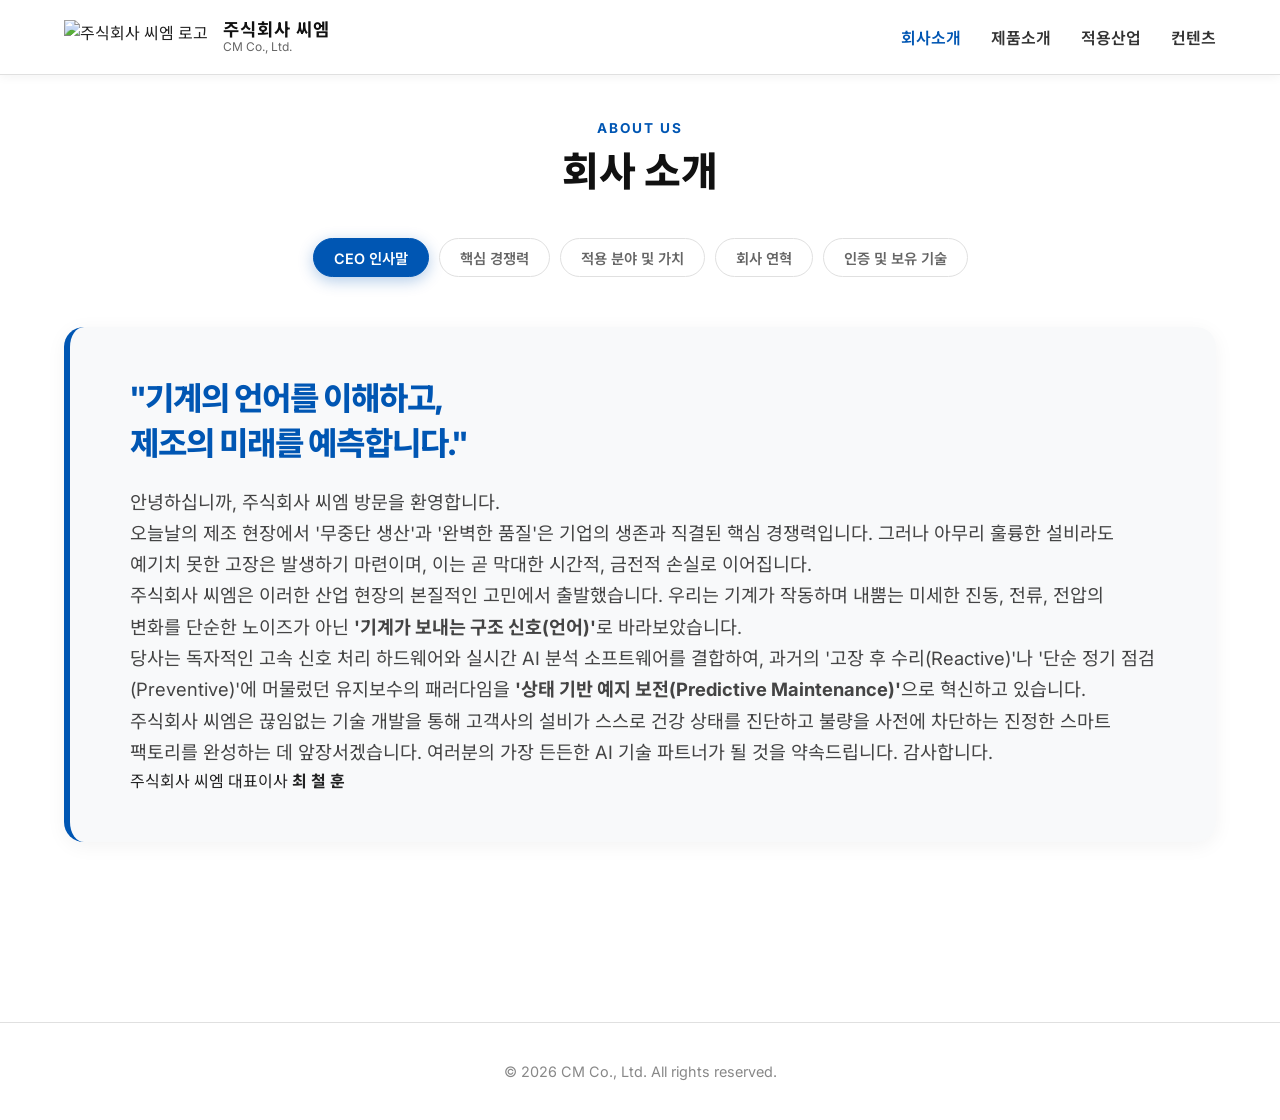
==== commit fe9d88be: "Add files via upload" ====
--- a/about.html
+++ b/about.html
@@ -5,65 +5,6 @@
   <meta name="viewport" content="width=device-width, initial-scale=1.0" />
   <title>회사소개 | 주식회사 씨엠</title>
   <link rel="stylesheet" href="style.css">
-  
-  <style>
-    .ceo-message { background: #f8f9fa; padding: 60px 80px; border-radius: 20px; border-left: 6px solid var(--accent); margin-bottom: 40px; box-shadow: var(--shadow-light); }
-    .ceo-message h3 { font-size: 2.2rem; font-weight: 800; color: var(--accent); margin-bottom: 30px; letter-spacing: -1px; word-break: keep-all; line-height: 1.4; }
-    .ceo-message p { font-size: 1.15rem; line-height: 1.8; color: #444; margin-bottom: 15px; word-break: keep-all; }
-    .ceo-sign { text-align: right; margin-top: 40px; font-size: 1.2rem; color: #111; }
-    
-    .intro-text { text-align: center; max-width: 900px; margin: 0 auto 60px; }
-    .intro-text p { font-size: 1.15rem; color: #555; line-height: 1.7; word-break: keep-all; }
-
-    .sub-title { font-size: 1.8rem; font-weight: 800; margin-bottom: 40px; color: #111; text-align: center; display: flex; align-items: center; justify-content: center; gap: 10px; }
-    .sub-title-left { font-size: 1.6rem; font-weight: 800; margin-bottom: 20px; color: #111; border-left: 4px solid var(--accent); padding-left: 15px; }
-    
-    .grid-3 { display: grid; grid-template-columns: repeat(3, 1fr); gap: 30px; margin-bottom: 40px; }
-    .grid-2 { display: grid; grid-template-columns: repeat(2, 1fr); gap: 40px; margin-bottom: 40px; }
-    
-    .feature-card { text-align: center; padding: 40px 30px; }
-    .feature-icon { font-size: 3rem; margin-bottom: 20px; display: block; }
-    .feature-card h4 { font-size: 1.3rem; font-weight: 700; color: #111; margin-bottom: 15px; word-break: keep-all; }
-    .feature-card p { font-size: 1rem; color: #666; line-height: 1.6; word-break: keep-all; }
-
-    .area-card { background: #fff; border: 1px solid var(--card-border); border-radius: 15px; padding: 40px; box-shadow: var(--shadow-light); }
-    .area-card h4 { font-size: 1.4rem; color: var(--accent); margin-bottom: 15px; font-weight: 800; }
-    .area-card p { font-size: 1.05rem; color: #555; line-height: 1.6; word-break: keep-all; }
-
-    /* 🔥 연혁 (History) 디자인 */
-    .history-timeline { border-left: 3px solid #e0e4e8; padding-left: 40px; margin: 40px auto; max-width: 800px; text-align: left; }
-    .history-item { position: relative; margin-bottom: 50px; }
-    .history-item::before { content: ''; position: absolute; left: -49px; top: 0; width: 15px; height: 15px; background: #fff; border: 4px solid var(--accent); border-radius: 50%; box-shadow: 0 0 0 4px rgba(0,86,179,0.1); }
-    .history-year { font-size: 2rem; font-weight: 800; color: var(--accent); margin-bottom: 15px; line-height: 1; letter-spacing: 1px; }
-    .history-list { list-style: none; padding: 0; }
-    .history-list li { position: relative; padding-left: 20px; margin-bottom: 12px; font-size: 1.1rem; color: #444; word-break: keep-all; line-height: 1.5; }
-    .history-list li::before { content: '▪'; position: absolute; left: 0; color: var(--accent); }
-
-    /* 🔥 인증 및 보유 기술 디자인 */
-    .cert-grid { display: grid; grid-template-columns: repeat(auto-fit, minmax(200px, 1fr)); gap: 20px; margin-bottom: 60px; }
-    .cert-box { background: #fff; border: 1px solid #eee; padding: 30px 20px; border-radius: 15px; text-align: center; box-shadow: var(--shadow-light); transition: 0.3s; }
-    .cert-box:hover { border-color: var(--accent); transform: translateY(-5px); }
-    .cert-box h5 { color: var(--accent); font-size: 1.3rem; margin-bottom: 10px; font-weight: 800; }
-    .cert-box p { font-size: 0.95rem; color: #666; word-break: keep-all; line-height: 1.5; }
-
-    .patent-list { display: flex; flex-direction: column; gap: 20px; }
-    .patent-item { background: #f8f9fa; border-left: 5px solid var(--accent); padding: 30px; border-radius: 0 15px 15px 0; }
-    .patent-tag { display: inline-block; background: var(--accent); color: #fff; padding: 4px 12px; border-radius: 20px; font-size: 0.85rem; font-weight: bold; margin-bottom: 15px; }
-    .patent-item h5 { font-size: 1.25rem; color: #111; margin-bottom: 10px; font-weight: 700; line-height: 1.4; word-break: keep-all; }
-    .patent-item p { font-size: 1.05rem; color: #666; line-height: 1.6; word-break: keep-all; }
-
-    /* 탭(Tab) 화면 전환 전용 스타일 */
-    .tab-content { display: none; animation: fadeIn 0.4s ease-in-out forwards; }
-    .tab-content.active { display: block; }
-    @keyframes fadeIn { from { opacity: 0; transform: translateY(15px); } to { opacity: 1; transform: translateY(0); } }
-
-    @media (max-width: 992px) {
-      .grid-3, .grid-2 { grid-template-columns: 1fr; }
-      .ceo-message { padding: 40px 30px; }
-      .history-timeline { padding-left: 30px; margin-left: 15px; }
-      .history-item::before { left: -39px; }
-    }
-  </style>
 </head>
 <body>
 
@@ -73,10 +14,9 @@
         <img src="https://i.imgur.com/XkPSCm5.png" alt="주식회사 씨엠 로고" class="brand-logo-img">
         <span class="brand-copy"><strong>주식회사 씨엠</strong><em>CM Co., Ltd.</em></span>
       </a>
-<button class="menu-toggle" aria-label="메뉴 열기">
+      <button class="menu-toggle" aria-label="메뉴 열기">
         <span></span><span></span><span></span>
       </button>
-
       <nav class="site-nav">
         <div class="nav-item"><a href="about.html" class="active">회사소개</a></div>
         <div class="nav-item"><a href="product.html">제품소개</a></div>
@@ -93,11 +33,11 @@
     </div>
 
     <div class="sub-tabs" id="tab-menu">
-      <a onclick="switchTab('tab-1', this)" class="active">CEO 인사말</a>
-      <a onclick="switchTab('tab-2', this)">핵심 경쟁력</a>
-      <a onclick="switchTab('tab-3', this)">적용 분야 및 가치</a>
-      <a onclick="switchTab('tab-4', this)">회사 연혁</a>
-      <a onclick="switchTab('tab-5', this)">인증 및 보유 기술</a>
+      <a id="btn-1" onclick="switchTab('tab-1', 'btn-1')" class="active">CEO 인사말</a>
+      <a id="btn-2" onclick="switchTab('tab-2', 'btn-2')">핵심 경쟁력</a>
+      <a id="btn-3" onclick="switchTab('tab-3', 'btn-3')">적용 분야 및 가치</a>
+      <a id="btn-4" onclick="switchTab('tab-4', 'btn-4')">회사 연혁</a>
+      <a id="btn-5" onclick="switchTab('tab-5', 'btn-5')">인증 및 보유 기술</a>
     </div>
 
     <div id="tab-1" class="tab-content active">
@@ -119,7 +59,6 @@
         <h2 style="font-size: 2rem; font-weight: 800; color: #111; margin-bottom: 20px;">산업용 AI 신호 분석의 혁신 리더</h2>
         <p>주식회사 씨엠은 생산 현장의 기계에서 발생하는 다양한 비정형 신호를 고도화된 인공지능(AI) 기술로 분석하여 제조 현장의 패러다임을 혁신하는 <strong>산업용 AI 솔루션 전문 기업</strong>입니다. 하드웨어 설계부터 AI 소프트웨어 분석까지 완벽하게 통합된 <strong>올인원(All-in-One) 솔루션</strong>을 통해 고객사의 생산성과 품질을 극대화합니다.</p>
       </div>
-
       <h3 class="sub-title">💡 핵심 경쟁력 (Core Competence)</h3>
       <div class="grid-3">
         <div class="white-card feature-card">
@@ -142,31 +81,28 @@
 
     <div id="tab-3" class="tab-content">
       <h3 class="sub-title">🏭 주요 적용 분야 (Business Areas)</h3>
-      <p style="text-align: center; color: #666; font-size: 1.1rem; margin-bottom: 30px;">정밀한 품질 관리와 무중단 설비 운영이 필수적인 첨단 제조 산업에 최적화된 맞춤형 솔루션을 제공합니다.</p>
       <div class="grid-2">
         <div class="area-card">
           <h4>자동차 및 중공업·조선 분야<br><span style="font-size: 1.1rem; color: #666; font-weight: 500;">(용접 품질 검사)</span></h4>
-          <p>CO2, MIG, TIG 등 아크 용접과 초음파 용접 공정에서 발생하는 기공(Porosity), 균열(Crack), 용입 불량 등을 실시간으로 검출하여, 모터, 시트 등 핵심 부품의 불량품 유출을 원천적으로 차단합니다.</p>
+          <p>CO2, MIG, TIG 등 아크 용접과 초음파 용접 공정에서 발생하는 기공, 균열, 용입 불량 등을 실시간으로 검출하여 불량품 유출을 원천 차단합니다.</p>
         </div>
         <div class="area-card">
           <h4>2차 전지 및 첨단 제조 분야<br><span style="font-size: 1.1rem; color: #666; font-weight: 500;">(설비 예지 보전)</span></h4>
-          <p>원통형 배터리 이송 설비 등 핵심 제조 라인의 진동 신호를 실시간 채널별로 분석합니다. 베어링 마모나 모터 이상 등으로 인한 기계 시스템의 고장을 미리 예측하여, 예기치 않은 공장 가동 중단(Downtime)을 방지합니다.</p>
-        </div>
-      </div>
-
+          <p>원통형 배터리 이송 설비 등 핵심 제조 라인의 진동 신호를 분석하여, 기계 시스템의 고장을 예측하고 다운타임을 방지합니다.</p>
+        </div>
+      </div>
       <h3 class="sub-title" style="margin-top: 80px;">🎯 고객 가치 (Customer Value)</h3>
-      <p style="text-align: center; color: #666; font-size: 1.1rem; margin-bottom: 30px;">주식회사 씨엠의 솔루션 도입은 단순한 시스템 구축을 넘어, 제조 경쟁력의 획기적인 도약을 의미합니다.</p>
       <div class="grid-3">
-        <div class="white-card feature-card" style="padding: 30px;">
-          <h4 style="color: var(--accent); font-size: 1.4rem;">01. 품질 비용 절감</h4>
+        <div class="white-card feature-card">
+          <h4 style="color: var(--accent);">01. 품질 비용 절감</h4>
           <p>실시간 불량 검출을 통한 불량률 최소화 및 생산 수율 극대화</p>
         </div>
-        <div class="white-card feature-card" style="padding: 30px;">
-          <h4 style="color: var(--accent); font-size: 1.4rem;">02. 유지보수 혁신</h4>
-          <p>고장 예측을 통한 다운타임 최소화 및 수리 비용(Cost to Repair) 대폭 절감</p>
-        </div>
-        <div class="white-card feature-card" style="padding: 30px;">
-          <h4 style="color: var(--accent); font-size: 1.4rem;">03. 스마트 팩토리 구현</h4>
+        <div class="white-card feature-card">
+          <h4 style="color: var(--accent);">02. 유지보수 혁신</h4>
+          <p>고장 예측을 통한 다운타임 최소화 및 수리 비용 대폭 절감</p>
+        </div>
+        <div class="white-card feature-card">
+          <h4 style="color: var(--accent);">03. 스마트 팩토리 구현</h4>
           <p>실시간 데이터 기반의 공정 가시성 확보 및 선제적 대응 체계 구축</p>
         </div>
       </div>
@@ -175,9 +111,7 @@
     <div id="tab-4" class="tab-content">
       <div class="intro-text" style="margin-bottom: 40px;">
         <h2 style="font-size: 2rem; font-weight: 800; color: #111; margin-bottom: 20px;">끊임없는 연구 개발과 혁신으로<br>산업용 AI의 표준을 만들어갑니다.</h2>
-        <p>주식회사 씨엠은 설립 이래 제조 현장의 목소리에 귀 기울이며,<br>탄탄한 기술력을 바탕으로 매년 폭발적인 성장을 거듭해 왔습니다.</p>
-      </div>
-
+      </div>
       <div class="history-timeline">
         <div class="history-item">
           <div class="history-year">2026</div>
@@ -191,8 +125,8 @@
           <div class="history-year">2025</div>
           <ul class="history-list">
             <li>산업통상자원부 주관 '우수 스마트 팩토리 공급 기업' 선정</li>
-            <li>AI 기반 용접 불량 실시간 검출 시스템(INS LC-AD 시리즈) 자동차 부품 1차 벤더 양산 라인 전면 도입</li>
-            <li>벤처기업 인증 및 기술혁신형 중소기업(Inno-Biz) 인증 획득</li>
+            <li>AI 기반 용접 불량 실시간 검출 시스템 자동차 부품 양산 라인 도입</li>
+            <li>벤처기업 및 기술혁신형 중소기업(Inno-Biz) 인증 획득</li>
             <li>신호 데이터 고속 처리 및 AI 딥러닝 병렬 분석 관련 핵심 특허 3건 등록</li>
           </ul>
         </div>
@@ -201,102 +135,75 @@
           <ul class="history-list">
             <li>주식회사 씨엠 부설 AI 비전 및 신호처리 연구소 설립</li>
             <li>초고속 샘플링(200kHz) 지원 H/W 데이터 수집 모듈 자체 개발 성공</li>
-            <li>중공업 및 조선 분야 실증 사업(PoC) 성공적 완료 및 솔루션 상용화 시작</li>
+            <li>중공업 및 조선 분야 실증 사업(PoC) 성공적 완료 및 솔루션 상용화</li>
             <li>시리즈 A (Series A) 투자 유치 성공</li>
           </ul>
         </div>
-        <div class="history-item">
-          <div class="history-year">2023</div>
-          <ul class="history-list">
-            <li>초기 모델 '기계 신호 분석 기반 고장 진단 알고리즘' 개발 및 프로토타입 시연</li>
-            <li>스마트 제조 혁신 추진단 기술 개발 지원 사업 선정</li>
-            <li>중소벤처기업부 초기창업패키지 최우수 기업 선정</li>
-          </ul>
-        </div>
-        <div class="history-item">
-          <div class="history-year">2022</div>
-          <ul class="history-list">
-            <li>주식회사 씨엠 법인 설립</li>
-            <li>딥러닝 기반 산업용 비정형 데이터 분석 원천 기술 연구 착수</li>
-          </ul>
-        </div>
       </div>
     </div>
 
     <div id="tab-5" class="tab-content">
-      <div class="intro-text" style="margin-bottom: 50px;">
-        <h2 style="font-size: 2rem; font-weight: 800; color: #111; margin-bottom: 20px;">엄격한 글로벌 표준을 충족하는 신뢰성,<br>독보적인 기술 특허로 경쟁력을 입증합니다.</h2>
-        <p>주식회사 씨엠은 하드웨어의 안전성과 소프트웨어의 혁신성을 모두 보장하기 위해 다수의 공신력 있는 인증과 기술 특허를 보유하고 있습니다. 이를 바탕으로 어떤 극한의 산업 현장에서도 안정적으로 작동하는 솔루션을 제공합니다.</p>
-      </div>
-
       <h3 class="sub-title-left">01. 주요 인증 현황 (Certifications)</h3>
-      <p style="color: #666; margin-bottom: 20px; font-size: 1.05rem;">현장 적용을 위한 하드웨어 안전 인증부터 기업 기술력 인증까지 완벽하게 갖추었습니다.</p>
       <div class="cert-grid">
-        <div class="cert-box">
-          <h5>KC 인증</h5>
-          <p>방송통신기자재 적합등록 통과. 노이즈가 심한 현장에서도 전자기기 간 간섭 없이 안정적 동작.</p>
-        </div>
-        <div class="cert-box">
-          <h5>ISO 9001</h5>
-          <p>품질경영시스템 인증. 설계부터 개발, 유지보수까지 전 과정 체계적 품질 관리 공인.</p>
-        </div>
-        <div class="cert-box">
-          <h5>ISO 14001</h5>
-          <p>환경경영시스템 인증. 제품 개발/생산 시 환경 영향을 최소화하는 친환경 경영 구축.</p>
-        </div>
-        <div class="cert-box">
-          <h5>CE 인증</h5>
-          <p>유럽연합 통합 안전 규격. 글로벌 수출이 가능한 하드웨어 안전성 및 내구성 기준 충족.</p>
-        </div>
-        <div class="cert-box">
-          <h5>Inno-Biz</h5>
-          <p>기술혁신형 중소기업 인증. 기술 우위를 바탕으로 경쟁력을 확보한 혁신 강소기업.</p>
-        </div>
-      </div>
-
+        <div class="cert-box"><h5>KC 인증</h5><p>방송통신기자재 적합등록 통과. 안정적 동작.</p></div>
+        <div class="cert-box"><h5>ISO 9001</h5><p>품질경영시스템 인증. 체계적 품질 관리 공인.</p></div>
+        <div class="cert-box"><h5>ISO 14001</h5><p>환경경영시스템 인증. 친환경 경영 구축.</p></div>
+        <div class="cert-box"><h5>CE 인증</h5><p>유럽연합 통합 안전 규격. 수출 기준 충족.</p></div>
+        <div class="cert-box"><h5>Inno-Biz</h5><p>기술혁신형 중소기업 인증. 혁신 강소기업.</p></div>
+      </div>
       <h3 class="sub-title-left" style="margin-top: 60px;">02. 핵심 보유 기술 및 지식재산권 (Patents & Tech)</h3>
-      <p style="color: #666; margin-bottom: 20px; font-size: 1.05rem;">단순한 데이터 수집을 넘어, 의미 있는 정보를 추출하는 독자적인 지식재산권을 구축하고 있습니다.</p>
-      
       <div class="patent-list">
         <div class="patent-item">
           <span class="patent-tag">특허 기술 1</span>
           <h5>비정형 다중 센서 신호를 활용한 설비 이상 징후 조기 탐지 방법</h5>
-          <p>서로 다른 이종 센서(진동, 전류 등)의 데이터를 융합하여 단일 센서의 한계를 극복하고 예측 정확도를 99% 이상으로 끌어올리는 AI 알고리즘 기술입니다.</p>
+          <p>이종 센서 데이터를 융합하여 예측 정확도를 99% 이상으로 끌어올리는 AI 기술.</p>
         </div>
         <div class="patent-item">
           <span class="patent-tag">특허 기술 2</span>
           <h5>산업 환경 맞춤형 고주파 노이즈 동적 필터링 시스템</h5>
-          <p>기계 자체의 진동과 주변 환경에서 발생하는 백색 소음을 AI가 실시간으로 분리하여 순수 이상 신호만 추출하는 고도화된 신호 처리 기술입니다.</p>
+          <p>진동과 주변 소음을 AI가 실시간으로 분리하여 순수 이상 신호만 추출하는 신호 처리 기술.</p>
         </div>
         <div class="patent-item">
           <span class="patent-tag">특허 기술 3</span>
           <h5>Auto-Trigger 기반 초고속 데이터 분산 수집 및 압축 전송 시스템</h5>
-          <p>방대한 용량의 고속 샘플링 데이터를 네트워크 과부하 없이 중앙 서버 및 클라우드로 안전하게 전송하는 핵심 통신 제어 기술입니다.</p>
-        </div>
-      </div>
-    </div>
-
+          <p>고속 샘플링 데이터를 네트워크 과부하 없이 중앙 서버로 안전하게 전송하는 통신 제어 기술.</p>
+        </div>
+      </div>
+    </div>
   </main>
 
   <footer class="site-footer"><p>&copy; 2026 CM Co., Ltd. All rights reserved.</p></footer>
 
- <script>
-    // 1. 모바일 햄버거 메뉴 열기/닫기
+  <script>
+    function switchTab(tabId, btnId) {
+      document.querySelectorAll('.tab-content').forEach(c => c.classList.remove('active'));
+      document.querySelectorAll('#tab-menu a').forEach(b => b.classList.remove('active'));
+      document.getElementById(tabId).classList.add('active');
+      document.getElementById(btnId).classList.add('active');
+      window.scrollTo({ top: 0, behavior: 'smooth' }); // 누를 때마다 화면 상단으로 올려줌
+    }
+
     const menuToggleBtn = document.querySelector('.menu-toggle');
     const navMenu = document.querySelector('.site-nav');
     if(menuToggleBtn && navMenu) {
       menuToggleBtn.addEventListener('click', function(e) {
         navMenu.classList.toggle('active');
-        e.stopPropagation(); // 터치 꼬임 방지
+        e.stopPropagation(); 
       });
     }
 
-    // 2. 페이지에 접속하자마자 무조건 맨 위(최상단)에서 시작하도록 강제 고정
     window.addEventListener('pageshow', function() {
-      setTimeout(function() {
-        window.scrollTo({ top: 0, behavior: 'instant' });
-      }, 10);
+      setTimeout(function() { window.scrollTo({ top: 0, behavior: 'instant' }); }, 10);
     });
   </script>
 </body>
-</html>+</html>
+
+</body>
+
+</html>
+
+
+
+
+
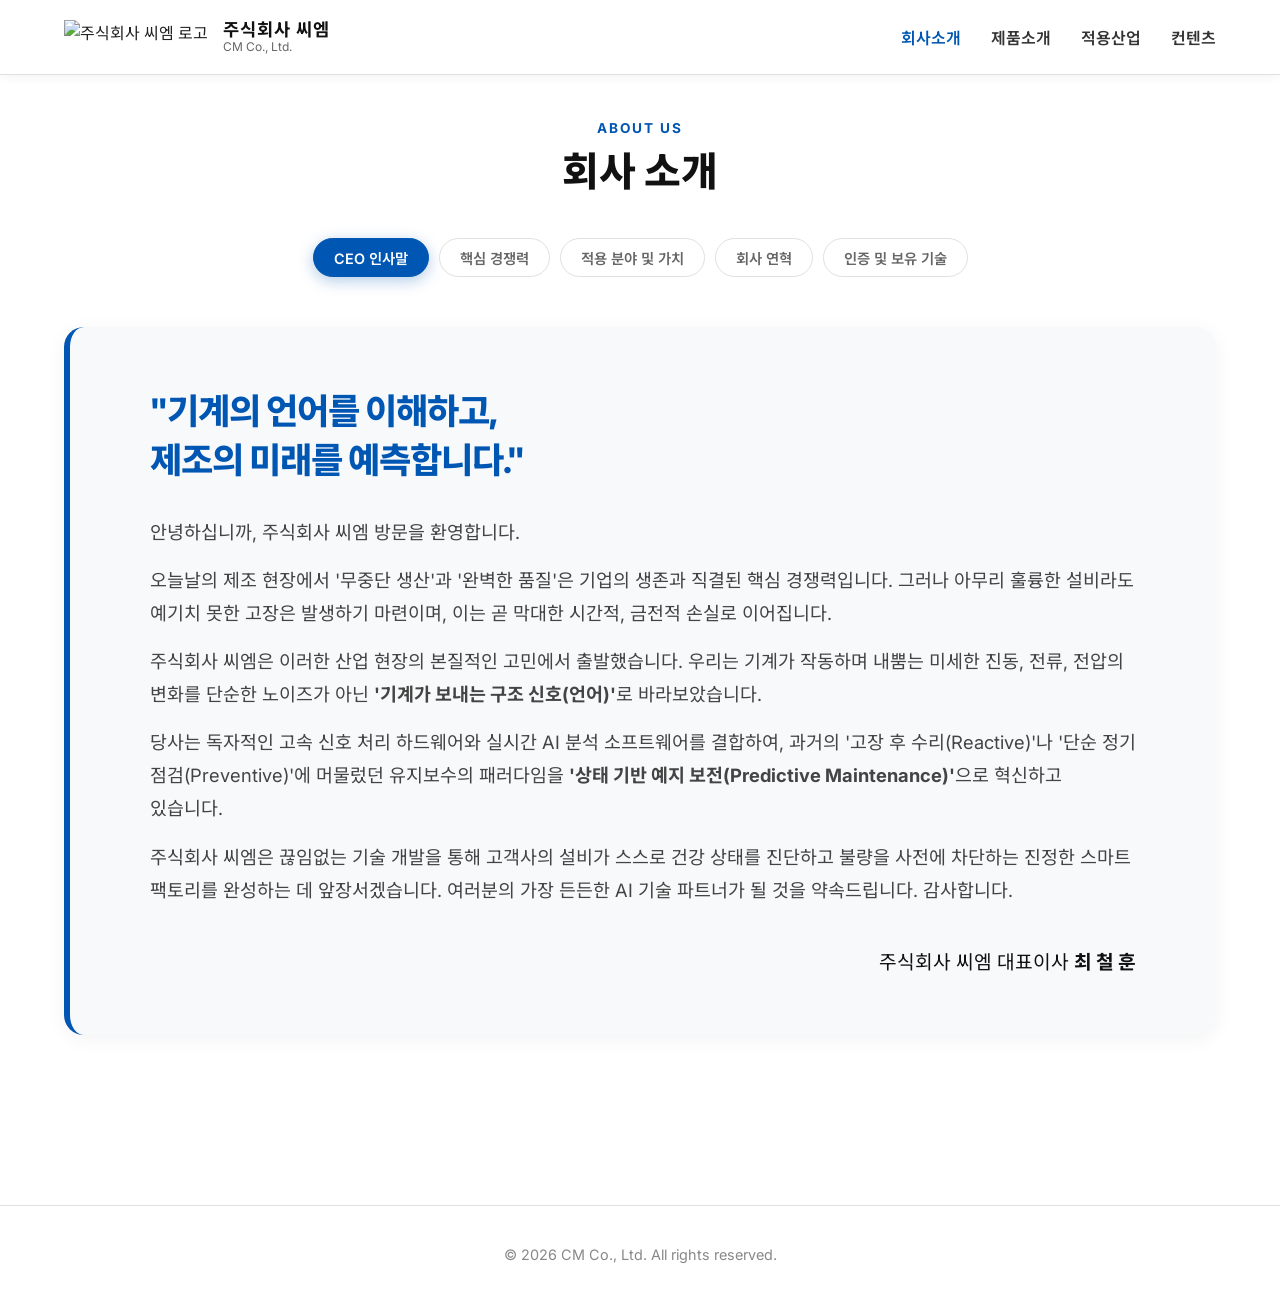
==== commit 795f13b7: "Add files via upload" ====
--- a/about.html
+++ b/about.html
@@ -5,6 +5,65 @@
   <meta name="viewport" content="width=device-width, initial-scale=1.0" />
   <title>회사소개 | 주식회사 씨엠</title>
   <link rel="stylesheet" href="style.css">
+  
+  <style>
+    .ceo-message { background: #f8f9fa; padding: 60px 80px; border-radius: 20px; border-left: 6px solid var(--accent); margin-bottom: 40px; box-shadow: var(--shadow-light); }
+    .ceo-message h3 { font-size: 2.2rem; font-weight: 800; color: var(--accent); margin-bottom: 30px; letter-spacing: -1px; word-break: keep-all; line-height: 1.4; }
+    .ceo-message p { font-size: 1.15rem; line-height: 1.8; color: #444; margin-bottom: 15px; word-break: keep-all; }
+    .ceo-sign { text-align: right; margin-top: 40px; font-size: 1.2rem; color: #111; }
+    
+    .intro-text { text-align: center; max-width: 900px; margin: 0 auto 60px; }
+    .intro-text p { font-size: 1.15rem; color: #555; line-height: 1.7; word-break: keep-all; }
+
+    .sub-title { font-size: 1.8rem; font-weight: 800; margin-bottom: 40px; color: #111; text-align: center; display: flex; align-items: center; justify-content: center; gap: 10px; }
+    .sub-title-left { font-size: 1.6rem; font-weight: 800; margin-bottom: 20px; color: #111; border-left: 4px solid var(--accent); padding-left: 15px; }
+    
+    .grid-3 { display: grid; grid-template-columns: repeat(3, 1fr); gap: 30px; margin-bottom: 40px; }
+    .grid-2 { display: grid; grid-template-columns: repeat(2, 1fr); gap: 40px; margin-bottom: 40px; }
+    
+    .feature-card { text-align: center; padding: 40px 30px; }
+    .feature-icon { font-size: 3rem; margin-bottom: 20px; display: block; }
+    .feature-card h4 { font-size: 1.3rem; font-weight: 700; color: #111; margin-bottom: 15px; word-break: keep-all; }
+    .feature-card p { font-size: 1rem; color: #666; line-height: 1.6; word-break: keep-all; }
+
+    .area-card { background: #fff; border: 1px solid var(--card-border); border-radius: 15px; padding: 40px; box-shadow: var(--shadow-light); }
+    .area-card h4 { font-size: 1.4rem; color: var(--accent); margin-bottom: 15px; font-weight: 800; }
+    .area-card p { font-size: 1.05rem; color: #555; line-height: 1.6; word-break: keep-all; }
+
+    /* 🔥 연혁 (History) 디자인 */
+    .history-timeline { border-left: 3px solid #e0e4e8; padding-left: 40px; margin: 40px auto; max-width: 800px; text-align: left; }
+    .history-item { position: relative; margin-bottom: 50px; }
+    .history-item::before { content: ''; position: absolute; left: -49px; top: 0; width: 15px; height: 15px; background: #fff; border: 4px solid var(--accent); border-radius: 50%; box-shadow: 0 0 0 4px rgba(0,86,179,0.1); }
+    .history-year { font-size: 2rem; font-weight: 800; color: var(--accent); margin-bottom: 15px; line-height: 1; letter-spacing: 1px; }
+    .history-list { list-style: none; padding: 0; }
+    .history-list li { position: relative; padding-left: 20px; margin-bottom: 12px; font-size: 1.1rem; color: #444; word-break: keep-all; line-height: 1.5; }
+    .history-list li::before { content: '▪'; position: absolute; left: 0; color: var(--accent); }
+
+    /* 🔥 인증 및 보유 기술 디자인 */
+    .cert-grid { display: grid; grid-template-columns: repeat(auto-fit, minmax(200px, 1fr)); gap: 20px; margin-bottom: 60px; }
+    .cert-box { background: #fff; border: 1px solid #eee; padding: 30px 20px; border-radius: 15px; text-align: center; box-shadow: var(--shadow-light); transition: 0.3s; }
+    .cert-box:hover { border-color: var(--accent); transform: translateY(-5px); }
+    .cert-box h5 { color: var(--accent); font-size: 1.3rem; margin-bottom: 10px; font-weight: 800; }
+    .cert-box p { font-size: 0.95rem; color: #666; word-break: keep-all; line-height: 1.5; }
+
+    .patent-list { display: flex; flex-direction: column; gap: 20px; }
+    .patent-item { background: #f8f9fa; border-left: 5px solid var(--accent); padding: 30px; border-radius: 0 15px 15px 0; }
+    .patent-tag { display: inline-block; background: var(--accent); color: #fff; padding: 4px 12px; border-radius: 20px; font-size: 0.85rem; font-weight: bold; margin-bottom: 15px; }
+    .patent-item h5 { font-size: 1.25rem; color: #111; margin-bottom: 10px; font-weight: 700; line-height: 1.4; word-break: keep-all; }
+    .patent-item p { font-size: 1.05rem; color: #666; line-height: 1.6; word-break: keep-all; }
+
+    /* 탭(Tab) 화면 전환 전용 스타일 */
+    .tab-content { display: none; animation: fadeIn 0.4s ease-in-out forwards; }
+    .tab-content.active { display: block; }
+    @keyframes fadeIn { from { opacity: 0; transform: translateY(15px); } to { opacity: 1; transform: translateY(0); } }
+
+    @media (max-width: 992px) {
+      .grid-3, .grid-2 { grid-template-columns: 1fr; }
+      .ceo-message { padding: 40px 30px; }
+      .history-timeline { padding-left: 30px; margin-left: 15px; }
+      .history-item::before { left: -39px; }
+    }
+  </style>
 </head>
 <body>
 
@@ -17,6 +76,7 @@
       <button class="menu-toggle" aria-label="메뉴 열기">
         <span></span><span></span><span></span>
       </button>
+
       <nav class="site-nav">
         <div class="nav-item"><a href="about.html" class="active">회사소개</a></div>
         <div class="nav-item"><a href="product.html">제품소개</a></div>
@@ -33,11 +93,11 @@
     </div>
 
     <div class="sub-tabs" id="tab-menu">
-      <a id="btn-1" onclick="switchTab('tab-1', 'btn-1')" class="active">CEO 인사말</a>
-      <a id="btn-2" onclick="switchTab('tab-2', 'btn-2')">핵심 경쟁력</a>
-      <a id="btn-3" onclick="switchTab('tab-3', 'btn-3')">적용 분야 및 가치</a>
-      <a id="btn-4" onclick="switchTab('tab-4', 'btn-4')">회사 연혁</a>
-      <a id="btn-5" onclick="switchTab('tab-5', 'btn-5')">인증 및 보유 기술</a>
+      <a onclick="switchTab('tab-1', this)" class="active">CEO 인사말</a>
+      <a onclick="switchTab('tab-2', this)">핵심 경쟁력</a>
+      <a onclick="switchTab('tab-3', this)">적용 분야 및 가치</a>
+      <a onclick="switchTab('tab-4', this)">회사 연혁</a>
+      <a onclick="switchTab('tab-5', this)">인증 및 보유 기술</a>
     </div>
 
     <div id="tab-1" class="tab-content active">
@@ -59,6 +119,7 @@
         <h2 style="font-size: 2rem; font-weight: 800; color: #111; margin-bottom: 20px;">산업용 AI 신호 분석의 혁신 리더</h2>
         <p>주식회사 씨엠은 생산 현장의 기계에서 발생하는 다양한 비정형 신호를 고도화된 인공지능(AI) 기술로 분석하여 제조 현장의 패러다임을 혁신하는 <strong>산업용 AI 솔루션 전문 기업</strong>입니다. 하드웨어 설계부터 AI 소프트웨어 분석까지 완벽하게 통합된 <strong>올인원(All-in-One) 솔루션</strong>을 통해 고객사의 생산성과 품질을 극대화합니다.</p>
       </div>
+
       <h3 class="sub-title">💡 핵심 경쟁력 (Core Competence)</h3>
       <div class="grid-3">
         <div class="white-card feature-card">
@@ -81,28 +142,31 @@
 
     <div id="tab-3" class="tab-content">
       <h3 class="sub-title">🏭 주요 적용 분야 (Business Areas)</h3>
+      <p style="text-align: center; color: #666; font-size: 1.1rem; margin-bottom: 30px;">정밀한 품질 관리와 무중단 설비 운영이 필수적인 첨단 제조 산업에 최적화된 맞춤형 솔루션을 제공합니다.</p>
       <div class="grid-2">
         <div class="area-card">
           <h4>자동차 및 중공업·조선 분야<br><span style="font-size: 1.1rem; color: #666; font-weight: 500;">(용접 품질 검사)</span></h4>
-          <p>CO2, MIG, TIG 등 아크 용접과 초음파 용접 공정에서 발생하는 기공, 균열, 용입 불량 등을 실시간으로 검출하여 불량품 유출을 원천 차단합니다.</p>
+          <p>CO2, MIG, TIG 등 아크 용접과 초음파 용접 공정에서 발생하는 기공(Porosity), 균열(Crack), 용입 불량 등을 실시간으로 검출하여, 모터, 시트 등 핵심 부품의 불량품 유출을 원천적으로 차단합니다.</p>
         </div>
         <div class="area-card">
           <h4>2차 전지 및 첨단 제조 분야<br><span style="font-size: 1.1rem; color: #666; font-weight: 500;">(설비 예지 보전)</span></h4>
-          <p>원통형 배터리 이송 설비 등 핵심 제조 라인의 진동 신호를 분석하여, 기계 시스템의 고장을 예측하고 다운타임을 방지합니다.</p>
-        </div>
-      </div>
+          <p>원통형 배터리 이송 설비 등 핵심 제조 라인의 진동 신호를 실시간 채널별로 분석합니다. 베어링 마모나 모터 이상 등으로 인한 기계 시스템의 고장을 미리 예측하여, 예기치 않은 공장 가동 중단(Downtime)을 방지합니다.</p>
+        </div>
+      </div>
+
       <h3 class="sub-title" style="margin-top: 80px;">🎯 고객 가치 (Customer Value)</h3>
+      <p style="text-align: center; color: #666; font-size: 1.1rem; margin-bottom: 30px;">주식회사 씨엠의 솔루션 도입은 단순한 시스템 구축을 넘어, 제조 경쟁력의 획기적인 도약을 의미합니다.</p>
       <div class="grid-3">
-        <div class="white-card feature-card">
-          <h4 style="color: var(--accent);">01. 품질 비용 절감</h4>
+        <div class="white-card feature-card" style="padding: 30px;">
+          <h4 style="color: var(--accent); font-size: 1.4rem;">01. 품질 비용 절감</h4>
           <p>실시간 불량 검출을 통한 불량률 최소화 및 생산 수율 극대화</p>
         </div>
-        <div class="white-card feature-card">
-          <h4 style="color: var(--accent);">02. 유지보수 혁신</h4>
-          <p>고장 예측을 통한 다운타임 최소화 및 수리 비용 대폭 절감</p>
-        </div>
-        <div class="white-card feature-card">
-          <h4 style="color: var(--accent);">03. 스마트 팩토리 구현</h4>
+        <div class="white-card feature-card" style="padding: 30px;">
+          <h4 style="color: var(--accent); font-size: 1.4rem;">02. 유지보수 혁신</h4>
+          <p>고장 예측을 통한 다운타임 최소화 및 수리 비용(Cost to Repair) 대폭 절감</p>
+        </div>
+        <div class="white-card feature-card" style="padding: 30px;">
+          <h4 style="color: var(--accent); font-size: 1.4rem;">03. 스마트 팩토리 구현</h4>
           <p>실시간 데이터 기반의 공정 가시성 확보 및 선제적 대응 체계 구축</p>
         </div>
       </div>
@@ -111,7 +175,9 @@
     <div id="tab-4" class="tab-content">
       <div class="intro-text" style="margin-bottom: 40px;">
         <h2 style="font-size: 2rem; font-weight: 800; color: #111; margin-bottom: 20px;">끊임없는 연구 개발과 혁신으로<br>산업용 AI의 표준을 만들어갑니다.</h2>
-      </div>
+        <p>주식회사 씨엠은 설립 이래 제조 현장의 목소리에 귀 기울이며,<br>탄탄한 기술력을 바탕으로 매년 폭발적인 성장을 거듭해 왔습니다.</p>
+      </div>
+
       <div class="history-timeline">
         <div class="history-item">
           <div class="history-year">2026</div>
@@ -125,8 +191,8 @@
           <div class="history-year">2025</div>
           <ul class="history-list">
             <li>산업통상자원부 주관 '우수 스마트 팩토리 공급 기업' 선정</li>
-            <li>AI 기반 용접 불량 실시간 검출 시스템 자동차 부품 양산 라인 도입</li>
-            <li>벤처기업 및 기술혁신형 중소기업(Inno-Biz) 인증 획득</li>
+            <li>AI 기반 용접 불량 실시간 검출 시스템(INS LC-AD 시리즈) 자동차 부품 1차 벤더 양산 라인 전면 도입</li>
+            <li>벤처기업 인증 및 기술혁신형 중소기업(Inno-Biz) 인증 획득</li>
             <li>신호 데이터 고속 처리 및 AI 딥러닝 병렬 분석 관련 핵심 특허 3건 등록</li>
           </ul>
         </div>
@@ -135,65 +201,117 @@
           <ul class="history-list">
             <li>주식회사 씨엠 부설 AI 비전 및 신호처리 연구소 설립</li>
             <li>초고속 샘플링(200kHz) 지원 H/W 데이터 수집 모듈 자체 개발 성공</li>
-            <li>중공업 및 조선 분야 실증 사업(PoC) 성공적 완료 및 솔루션 상용화</li>
+            <li>중공업 및 조선 분야 실증 사업(PoC) 성공적 완료 및 솔루션 상용화 시작</li>
             <li>시리즈 A (Series A) 투자 유치 성공</li>
           </ul>
         </div>
+        <div class="history-item">
+          <div class="history-year">2023</div>
+          <ul class="history-list">
+            <li>초기 모델 '기계 신호 분석 기반 고장 진단 알고리즘' 개발 및 프로토타입 시연</li>
+            <li>스마트 제조 혁신 추진단 기술 개발 지원 사업 선정</li>
+            <li>중소벤처기업부 초기창업패키지 최우수 기업 선정</li>
+          </ul>
+        </div>
+        <div class="history-item">
+          <div class="history-year">2022</div>
+          <ul class="history-list">
+            <li>주식회사 씨엠 법인 설립</li>
+            <li>딥러닝 기반 산업용 비정형 데이터 분석 원천 기술 연구 착수</li>
+          </ul>
+        </div>
       </div>
     </div>
 
     <div id="tab-5" class="tab-content">
+      <div class="intro-text" style="margin-bottom: 50px;">
+        <h2 style="font-size: 2rem; font-weight: 800; color: #111; margin-bottom: 20px;">엄격한 글로벌 표준을 충족하는 신뢰성,<br>독보적인 기술 특허로 경쟁력을 입증합니다.</h2>
+        <p>주식회사 씨엠은 하드웨어의 안전성과 소프트웨어의 혁신성을 모두 보장하기 위해 다수의 공신력 있는 인증과 기술 특허를 보유하고 있습니다. 이를 바탕으로 어떤 극한의 산업 현장에서도 안정적으로 작동하는 솔루션을 제공합니다.</p>
+      </div>
+
       <h3 class="sub-title-left">01. 주요 인증 현황 (Certifications)</h3>
+      <p style="color: #666; margin-bottom: 20px; font-size: 1.05rem;">현장 적용을 위한 하드웨어 안전 인증부터 기업 기술력 인증까지 완벽하게 갖추었습니다.</p>
       <div class="cert-grid">
-        <div class="cert-box"><h5>KC 인증</h5><p>방송통신기자재 적합등록 통과. 안정적 동작.</p></div>
-        <div class="cert-box"><h5>ISO 9001</h5><p>품질경영시스템 인증. 체계적 품질 관리 공인.</p></div>
-        <div class="cert-box"><h5>ISO 14001</h5><p>환경경영시스템 인증. 친환경 경영 구축.</p></div>
-        <div class="cert-box"><h5>CE 인증</h5><p>유럽연합 통합 안전 규격. 수출 기준 충족.</p></div>
-        <div class="cert-box"><h5>Inno-Biz</h5><p>기술혁신형 중소기업 인증. 혁신 강소기업.</p></div>
-      </div>
+        <div class="cert-box">
+          <h5>KC 인증</h5>
+          <p>방송통신기자재 적합등록 통과. 노이즈가 심한 현장에서도 전자기기 간 간섭 없이 안정적 동작.</p>
+        </div>
+        <div class="cert-box">
+          <h5>ISO 9001</h5>
+          <p>품질경영시스템 인증. 설계부터 개발, 유지보수까지 전 과정 체계적 품질 관리 공인.</p>
+        </div>
+        <div class="cert-box">
+          <h5>ISO 14001</h5>
+          <p>환경경영시스템 인증. 제품 개발/생산 시 환경 영향을 최소화하는 친환경 경영 구축.</p>
+        </div>
+        <div class="cert-box">
+          <h5>CE 인증</h5>
+          <p>유럽연합 통합 안전 규격. 글로벌 수출이 가능한 하드웨어 안전성 및 내구성 기준 충족.</p>
+        </div>
+        <div class="cert-box">
+          <h5>Inno-Biz</h5>
+          <p>기술혁신형 중소기업 인증. 기술 우위를 바탕으로 경쟁력을 확보한 혁신 강소기업.</p>
+        </div>
+      </div>
+
       <h3 class="sub-title-left" style="margin-top: 60px;">02. 핵심 보유 기술 및 지식재산권 (Patents & Tech)</h3>
+      <p style="color: #666; margin-bottom: 20px; font-size: 1.05rem;">단순한 데이터 수집을 넘어, 의미 있는 정보를 추출하는 독자적인 지식재산권을 구축하고 있습니다.</p>
+      
       <div class="patent-list">
         <div class="patent-item">
           <span class="patent-tag">특허 기술 1</span>
           <h5>비정형 다중 센서 신호를 활용한 설비 이상 징후 조기 탐지 방법</h5>
-          <p>이종 센서 데이터를 융합하여 예측 정확도를 99% 이상으로 끌어올리는 AI 기술.</p>
+          <p>서로 다른 이종 센서(진동, 전류 등)의 데이터를 융합하여 단일 센서의 한계를 극복하고 예측 정확도를 99% 이상으로 끌어올리는 AI 알고리즘 기술입니다.</p>
         </div>
         <div class="patent-item">
           <span class="patent-tag">특허 기술 2</span>
           <h5>산업 환경 맞춤형 고주파 노이즈 동적 필터링 시스템</h5>
-          <p>진동과 주변 소음을 AI가 실시간으로 분리하여 순수 이상 신호만 추출하는 신호 처리 기술.</p>
+          <p>기계 자체의 진동과 주변 환경에서 발생하는 백색 소음을 AI가 실시간으로 분리하여 순수 이상 신호만 추출하는 고도화된 신호 처리 기술입니다.</p>
         </div>
         <div class="patent-item">
           <span class="patent-tag">특허 기술 3</span>
           <h5>Auto-Trigger 기반 초고속 데이터 분산 수집 및 압축 전송 시스템</h5>
-          <p>고속 샘플링 데이터를 네트워크 과부하 없이 중앙 서버로 안전하게 전송하는 통신 제어 기술.</p>
-        </div>
-      </div>
-    </div>
+          <p>방대한 용량의 고속 샘플링 데이터를 네트워크 과부하 없이 중앙 서버 및 클라우드로 안전하게 전송하는 핵심 통신 제어 기술입니다.</p>
+        </div>
+      </div>
+    </div>
+
   </main>
 
   <footer class="site-footer"><p>&copy; 2026 CM Co., Ltd. All rights reserved.</p></footer>
 
   <script>
-    function switchTab(tabId, btnId) {
-      document.querySelectorAll('.tab-content').forEach(c => c.classList.remove('active'));
-      document.querySelectorAll('#tab-menu a').forEach(b => b.classList.remove('active'));
+    // 1. 탭 전환 기능
+    function switchTab(tabId, element) {
+      document.querySelectorAll('.tab-content').forEach(function(content) {
+        content.classList.remove('active');
+      });
+      document.querySelectorAll('#tab-menu a').forEach(function(btn) {
+        btn.classList.remove('active');
+      });
+      
       document.getElementById(tabId).classList.add('active');
-      document.getElementById(btnId).classList.add('active');
-      window.scrollTo({ top: 0, behavior: 'smooth' }); // 누를 때마다 화면 상단으로 올려줌
+      element.classList.add('active');
+      
+      // 탭 누를 때마다 화면 상단으로 부드럽게 올려줌
+      window.scrollTo({ top: 0, behavior: 'smooth' });
     }
 
+    // 2. 모바일 햄버거 메뉴 열기/닫기
     const menuToggleBtn = document.querySelector('.menu-toggle');
     const navMenu = document.querySelector('.site-nav');
     if(menuToggleBtn && navMenu) {
       menuToggleBtn.addEventListener('click', function(e) {
         navMenu.classList.toggle('active');
-        e.stopPropagation(); 
+        e.stopPropagation(); // 터치 꼬임 방지
       });
     }
 
+    // 3. 페이지 접속 시 맨 위로 올리기
     window.addEventListener('pageshow', function() {
-      setTimeout(function() { window.scrollTo({ top: 0, behavior: 'instant' }); }, 10);
+      setTimeout(function() {
+        window.scrollTo({ top: 0, behavior: 'instant' });
+      }, 10);
     });
   </script>
 </body>
